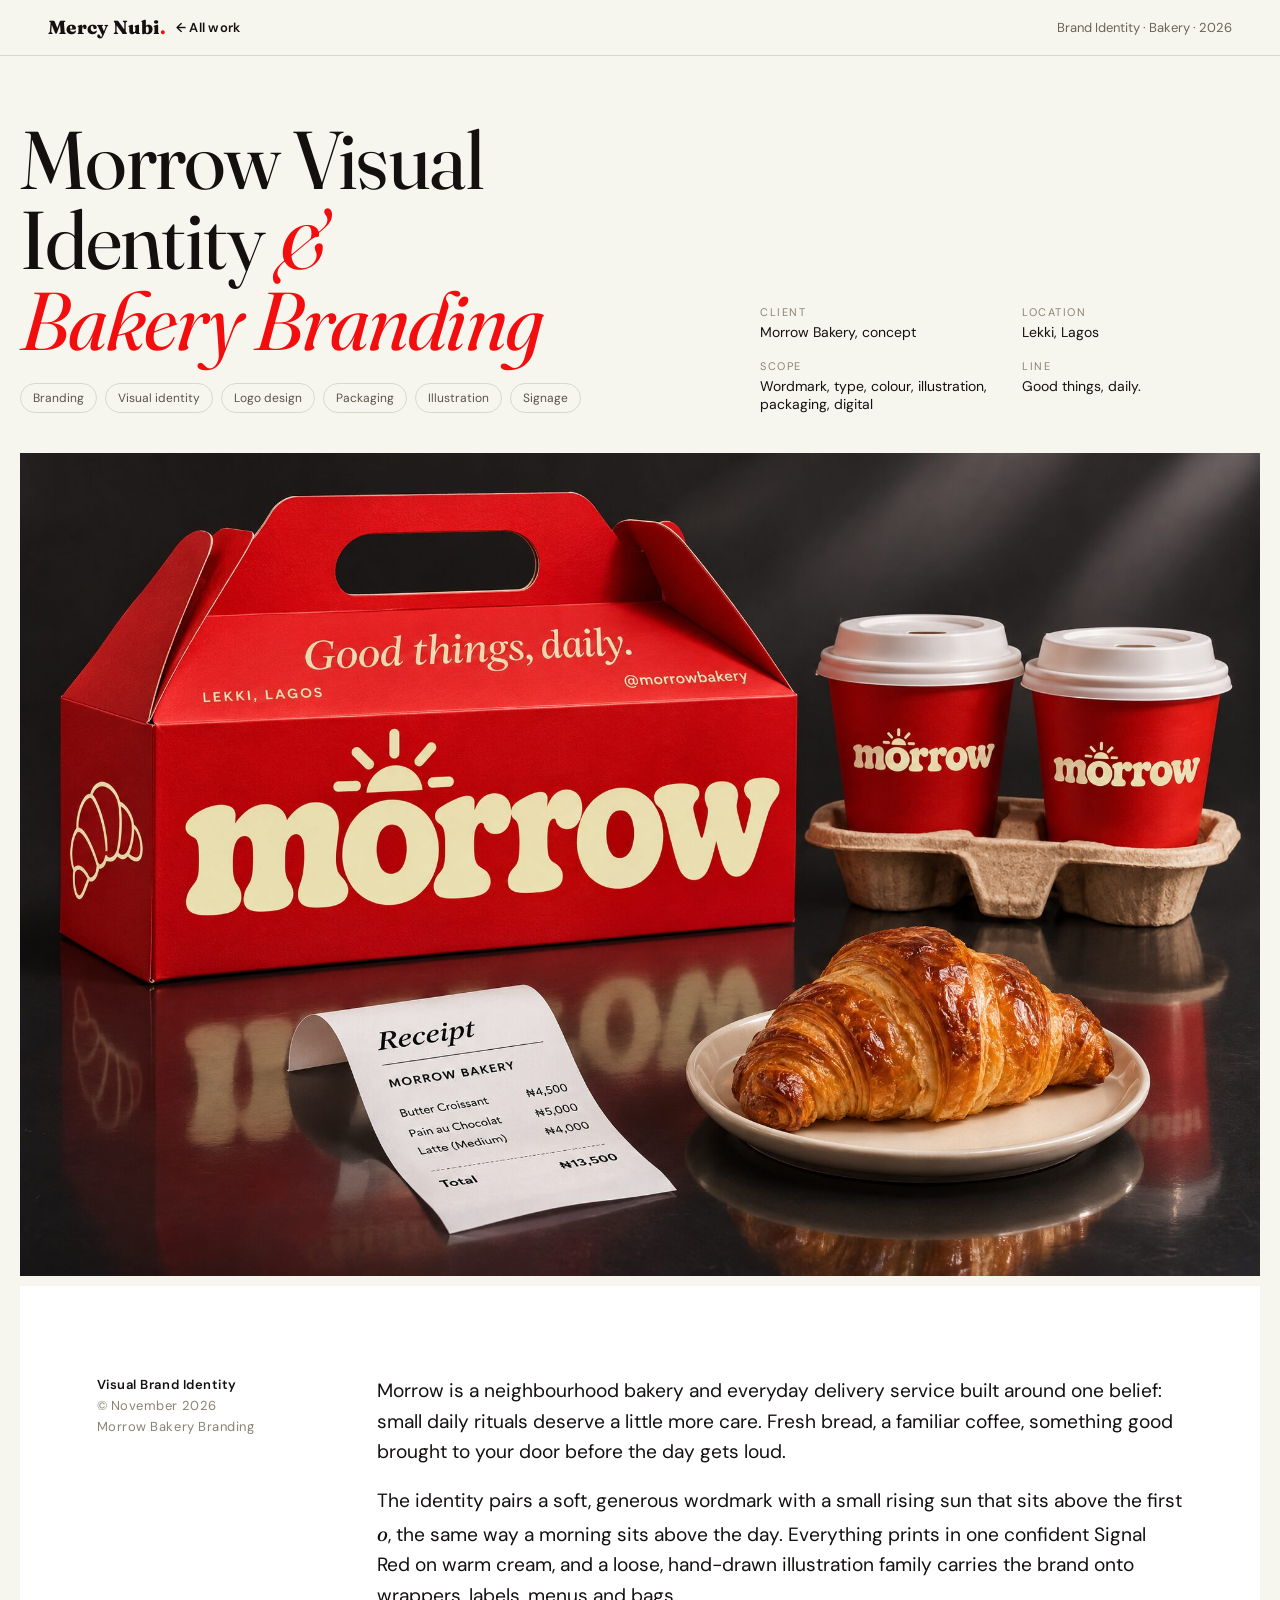
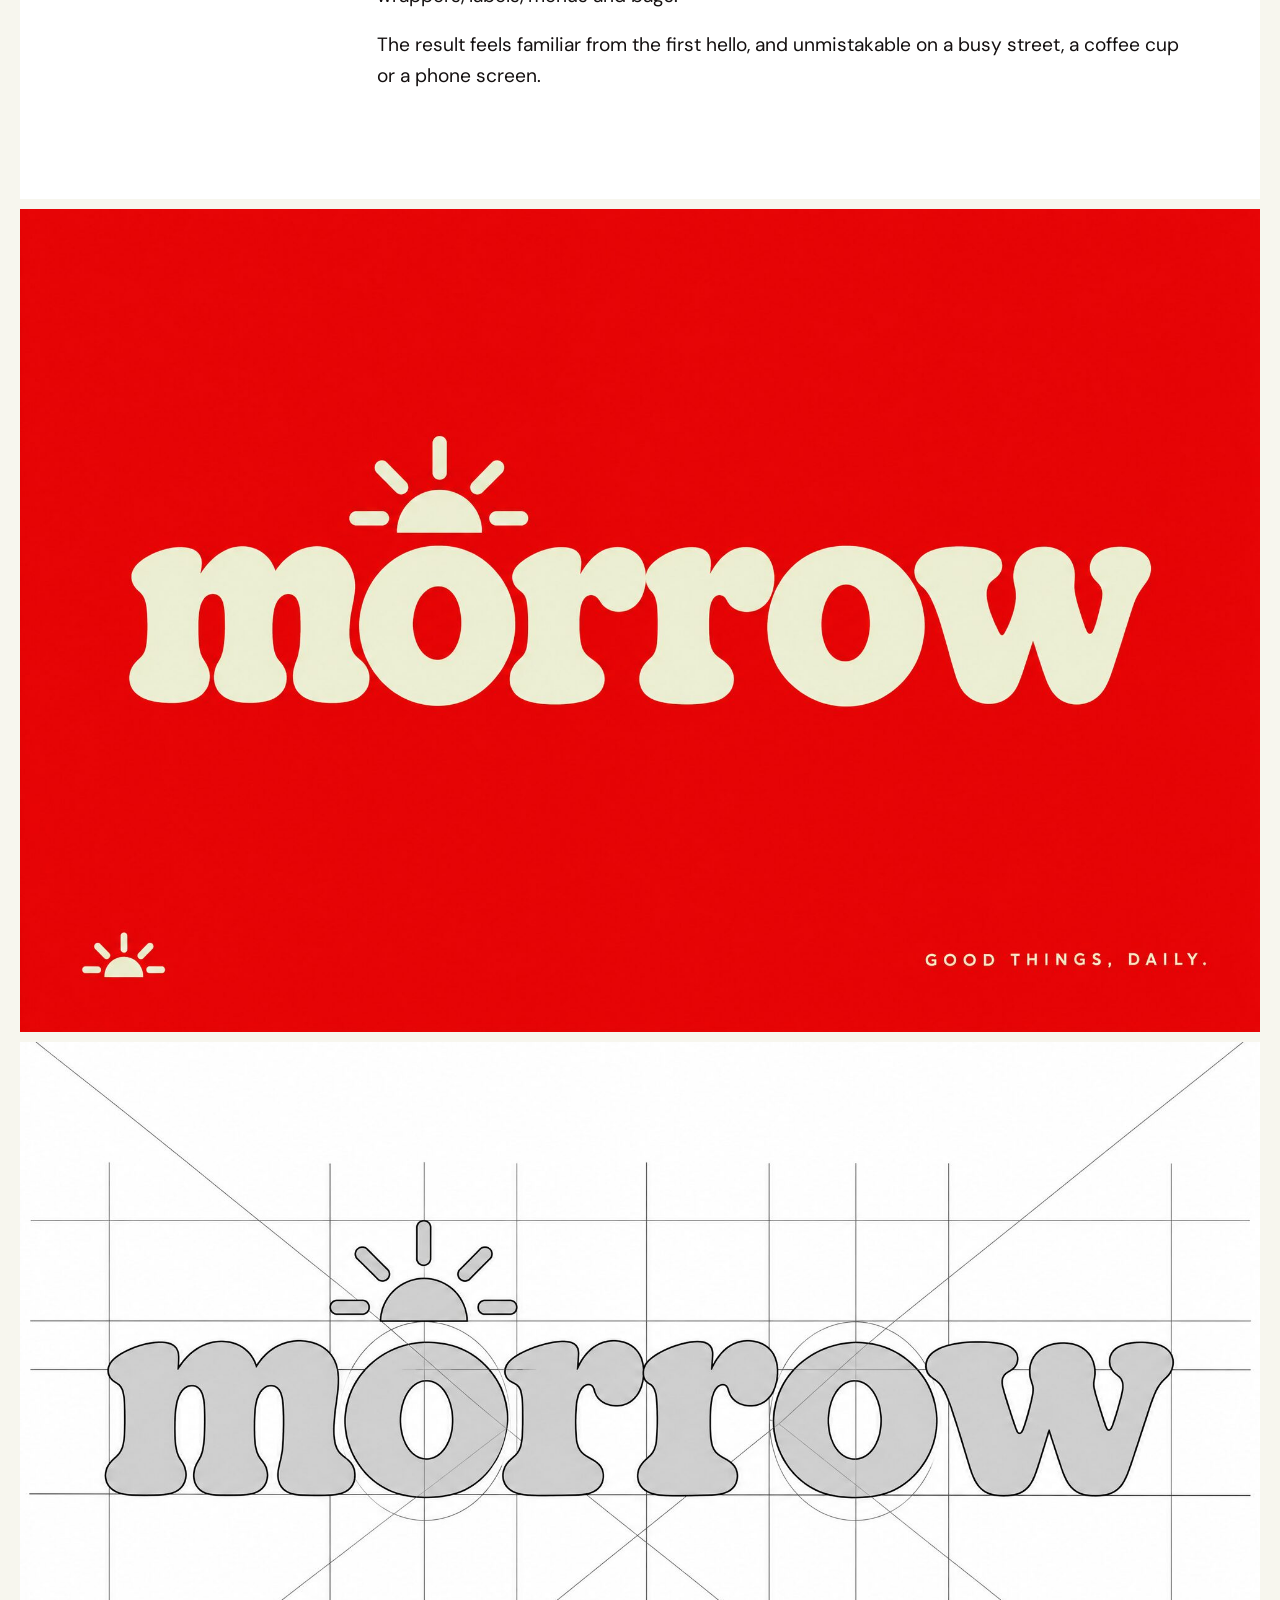
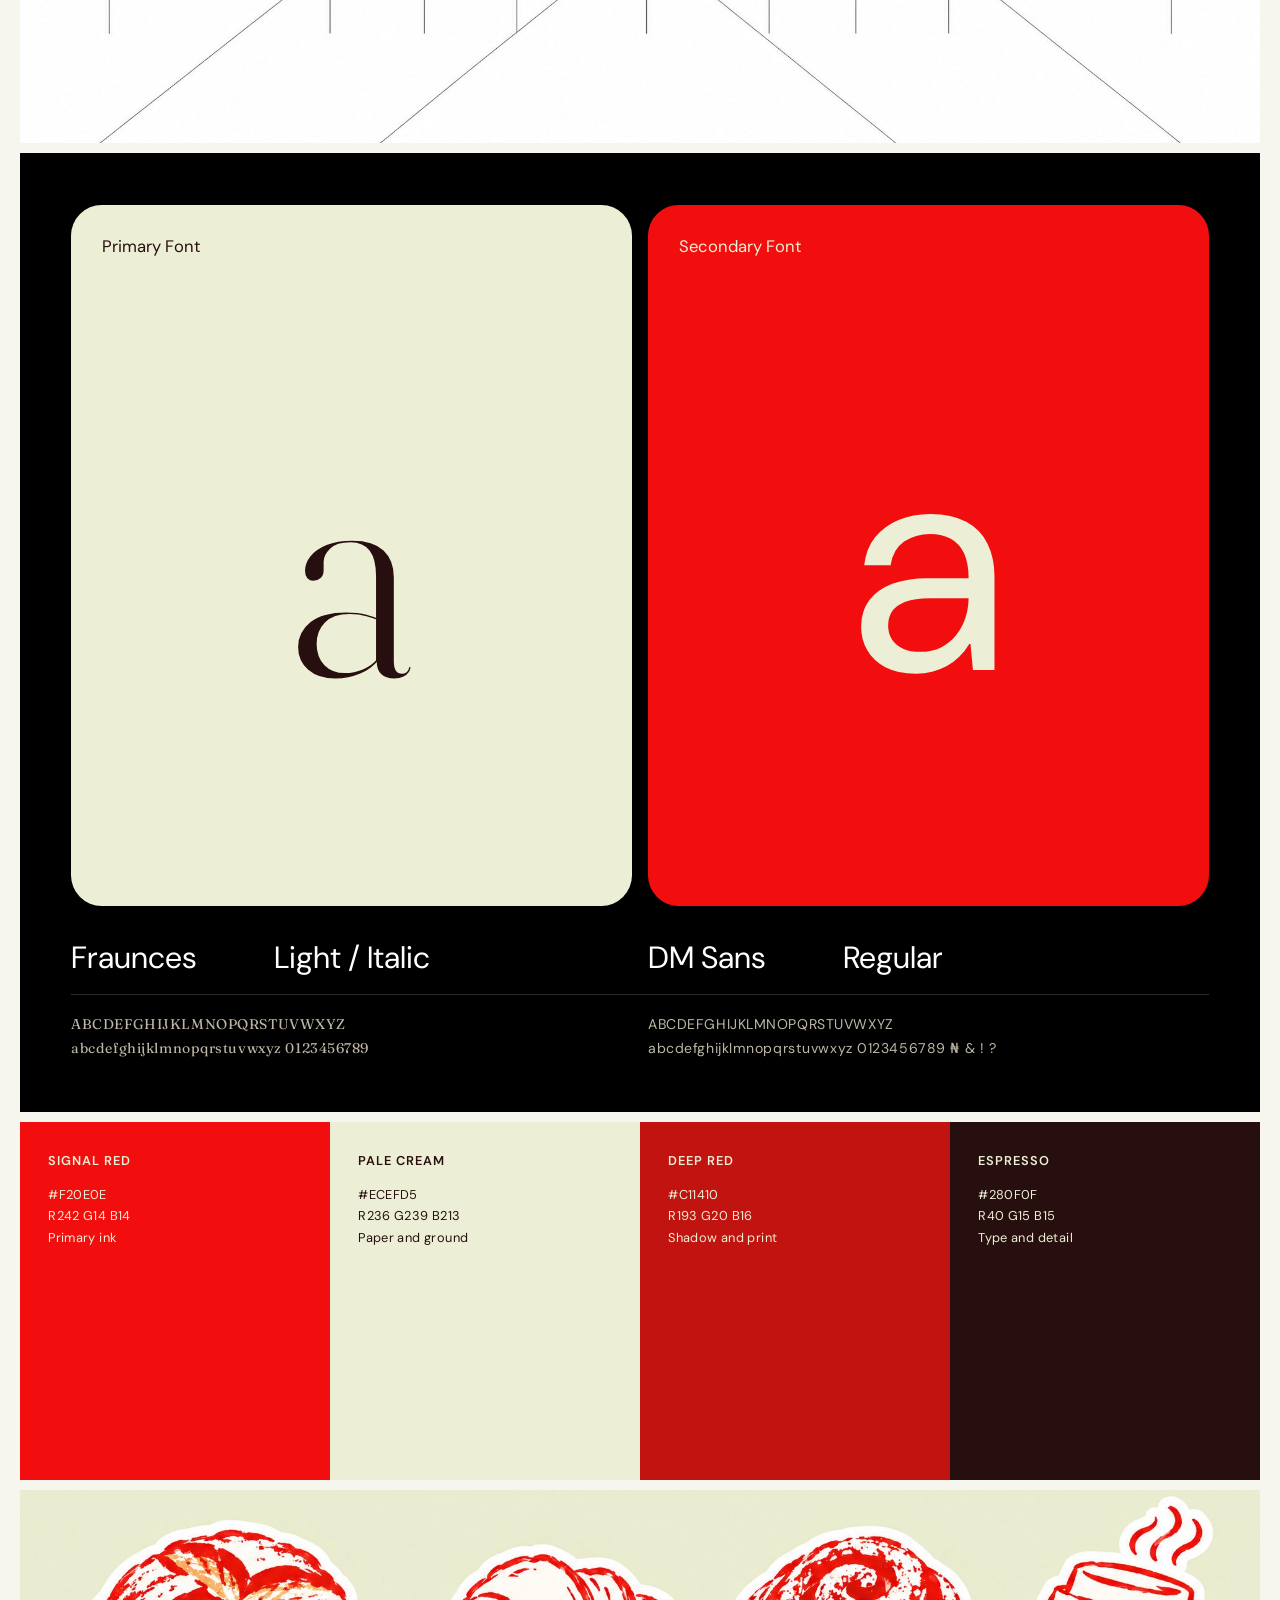
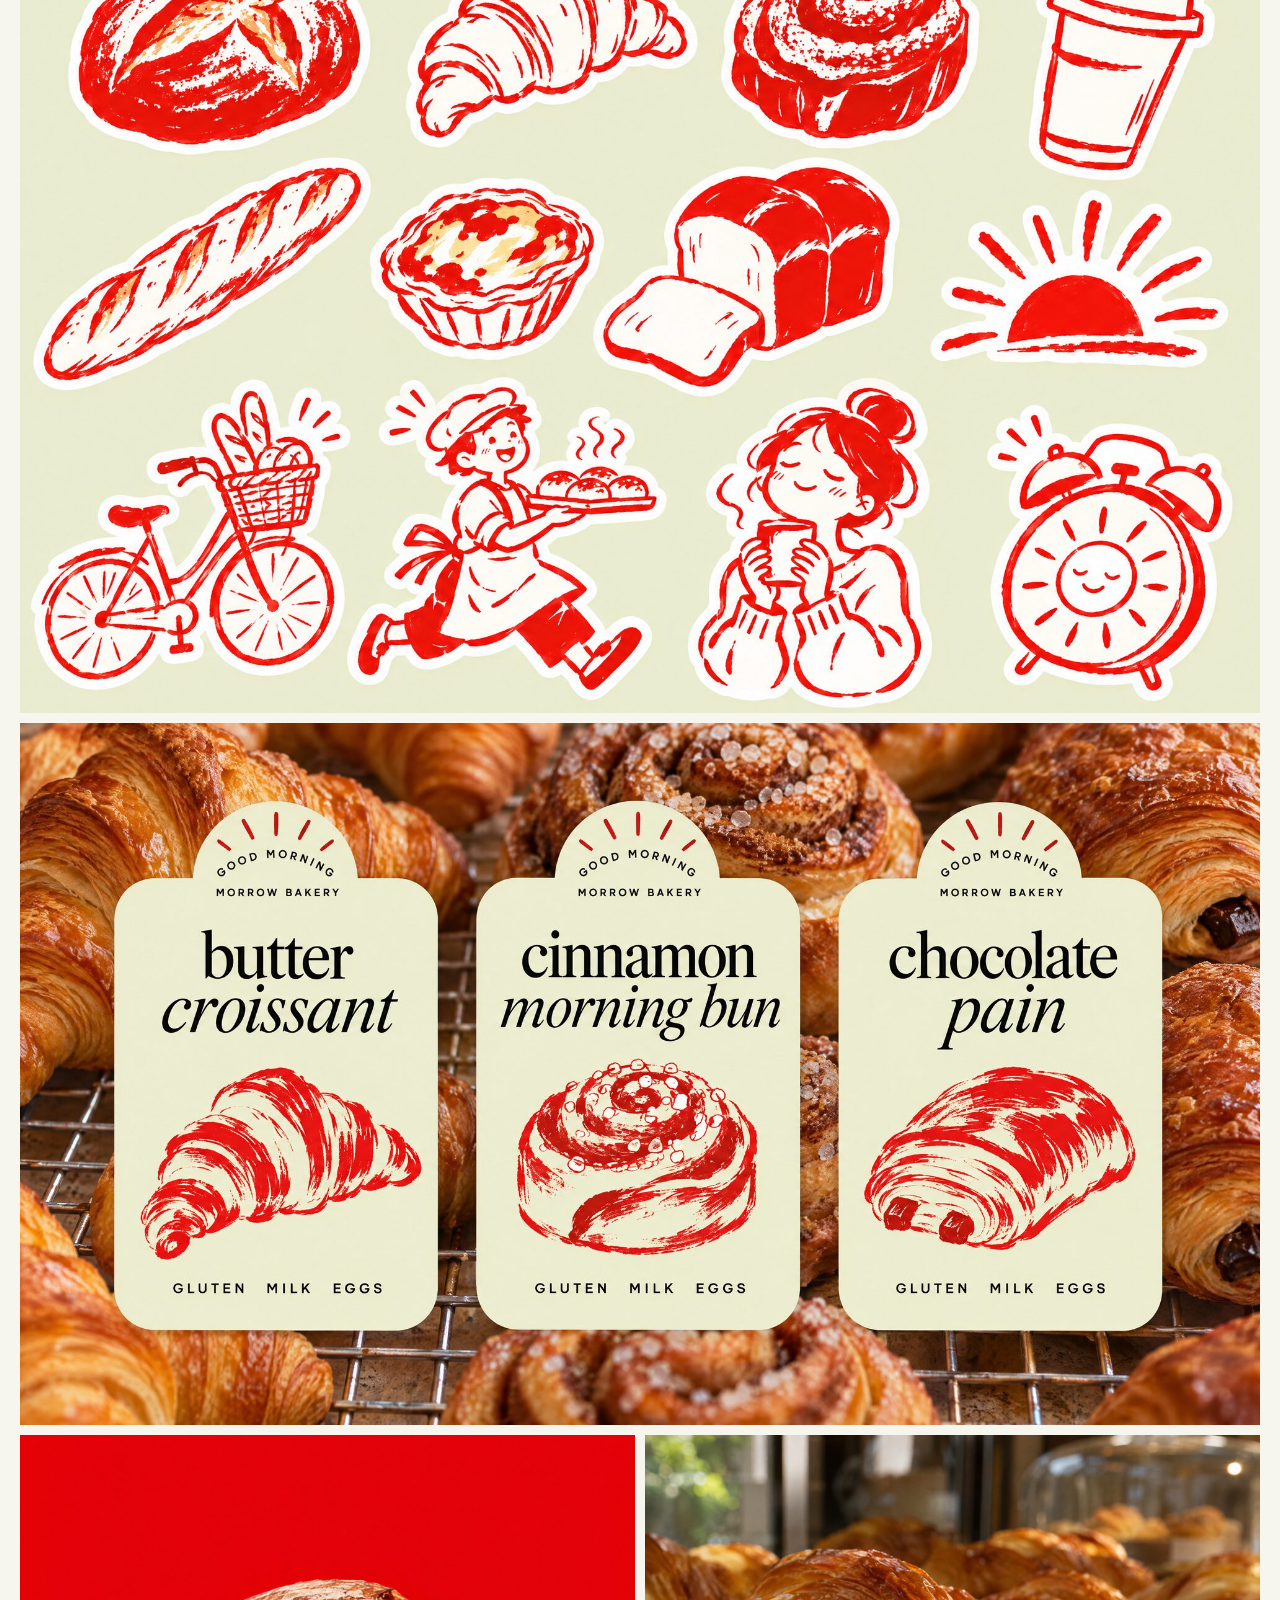
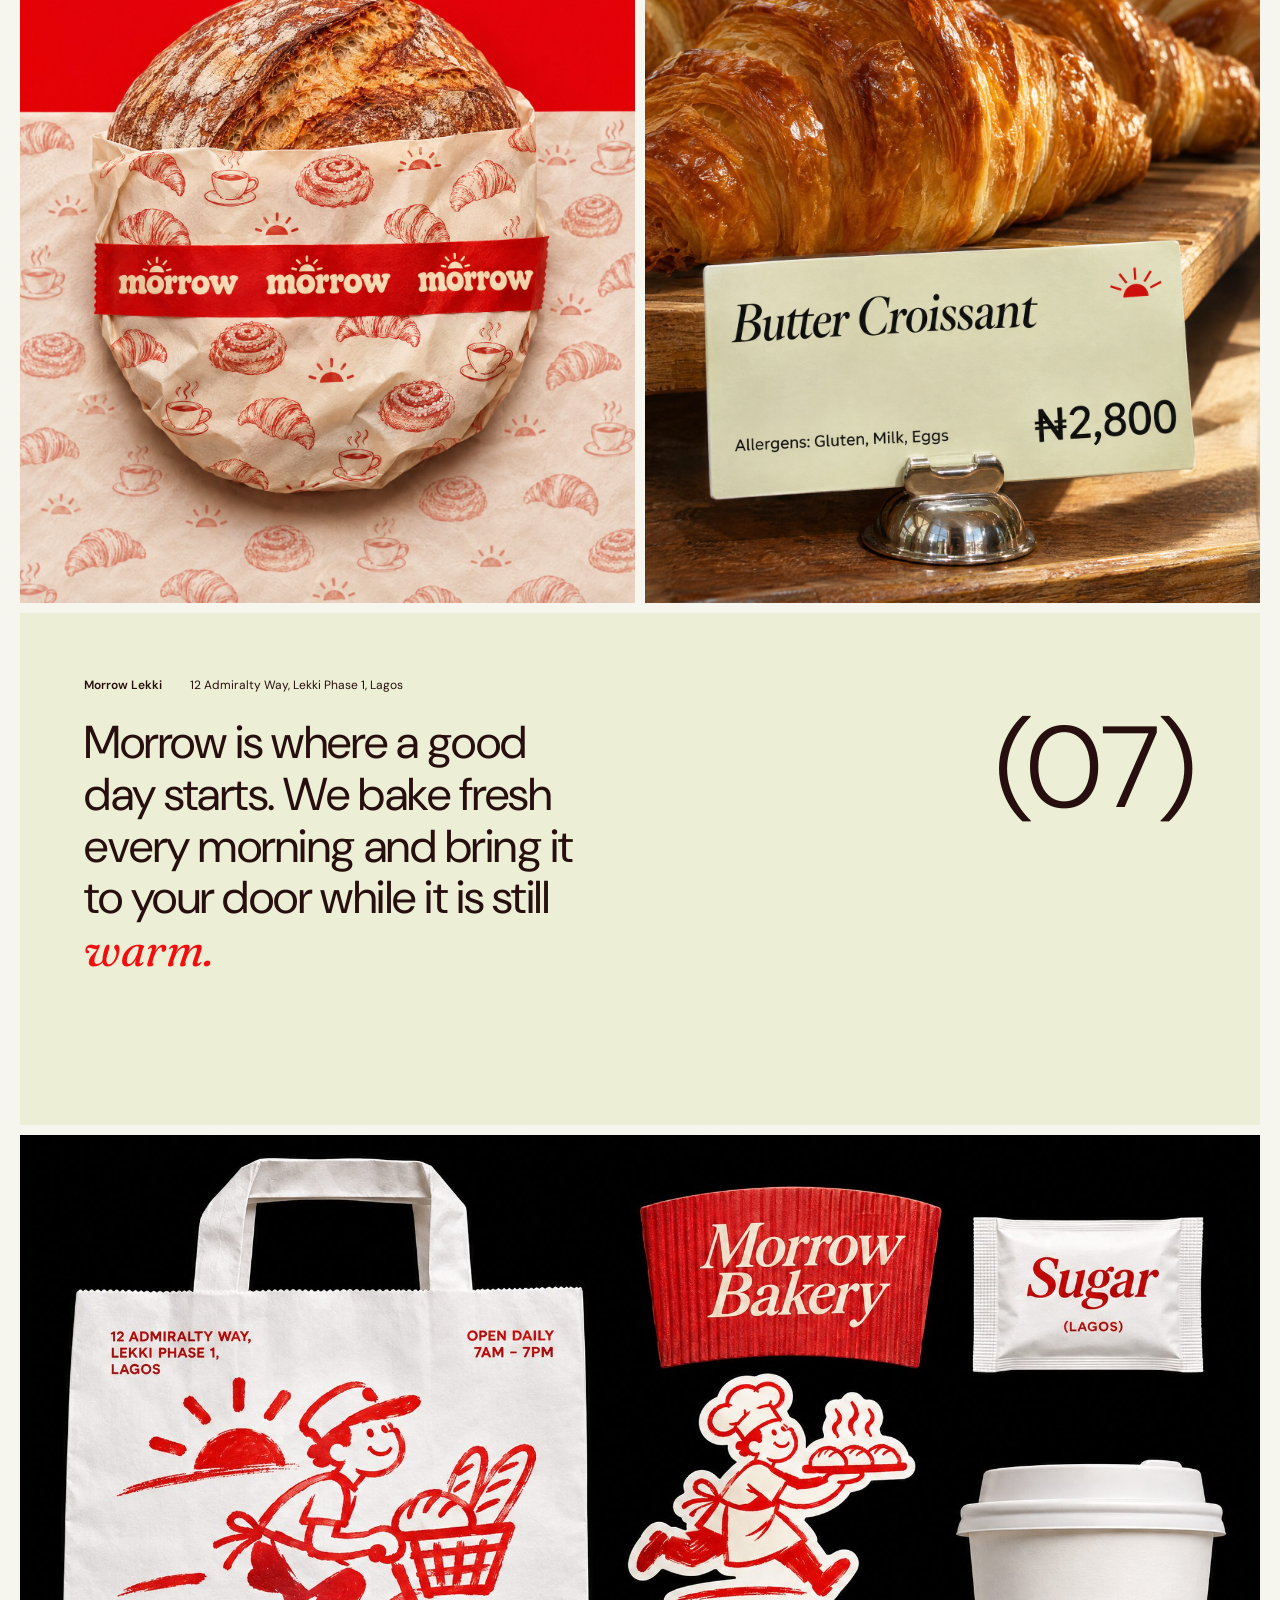
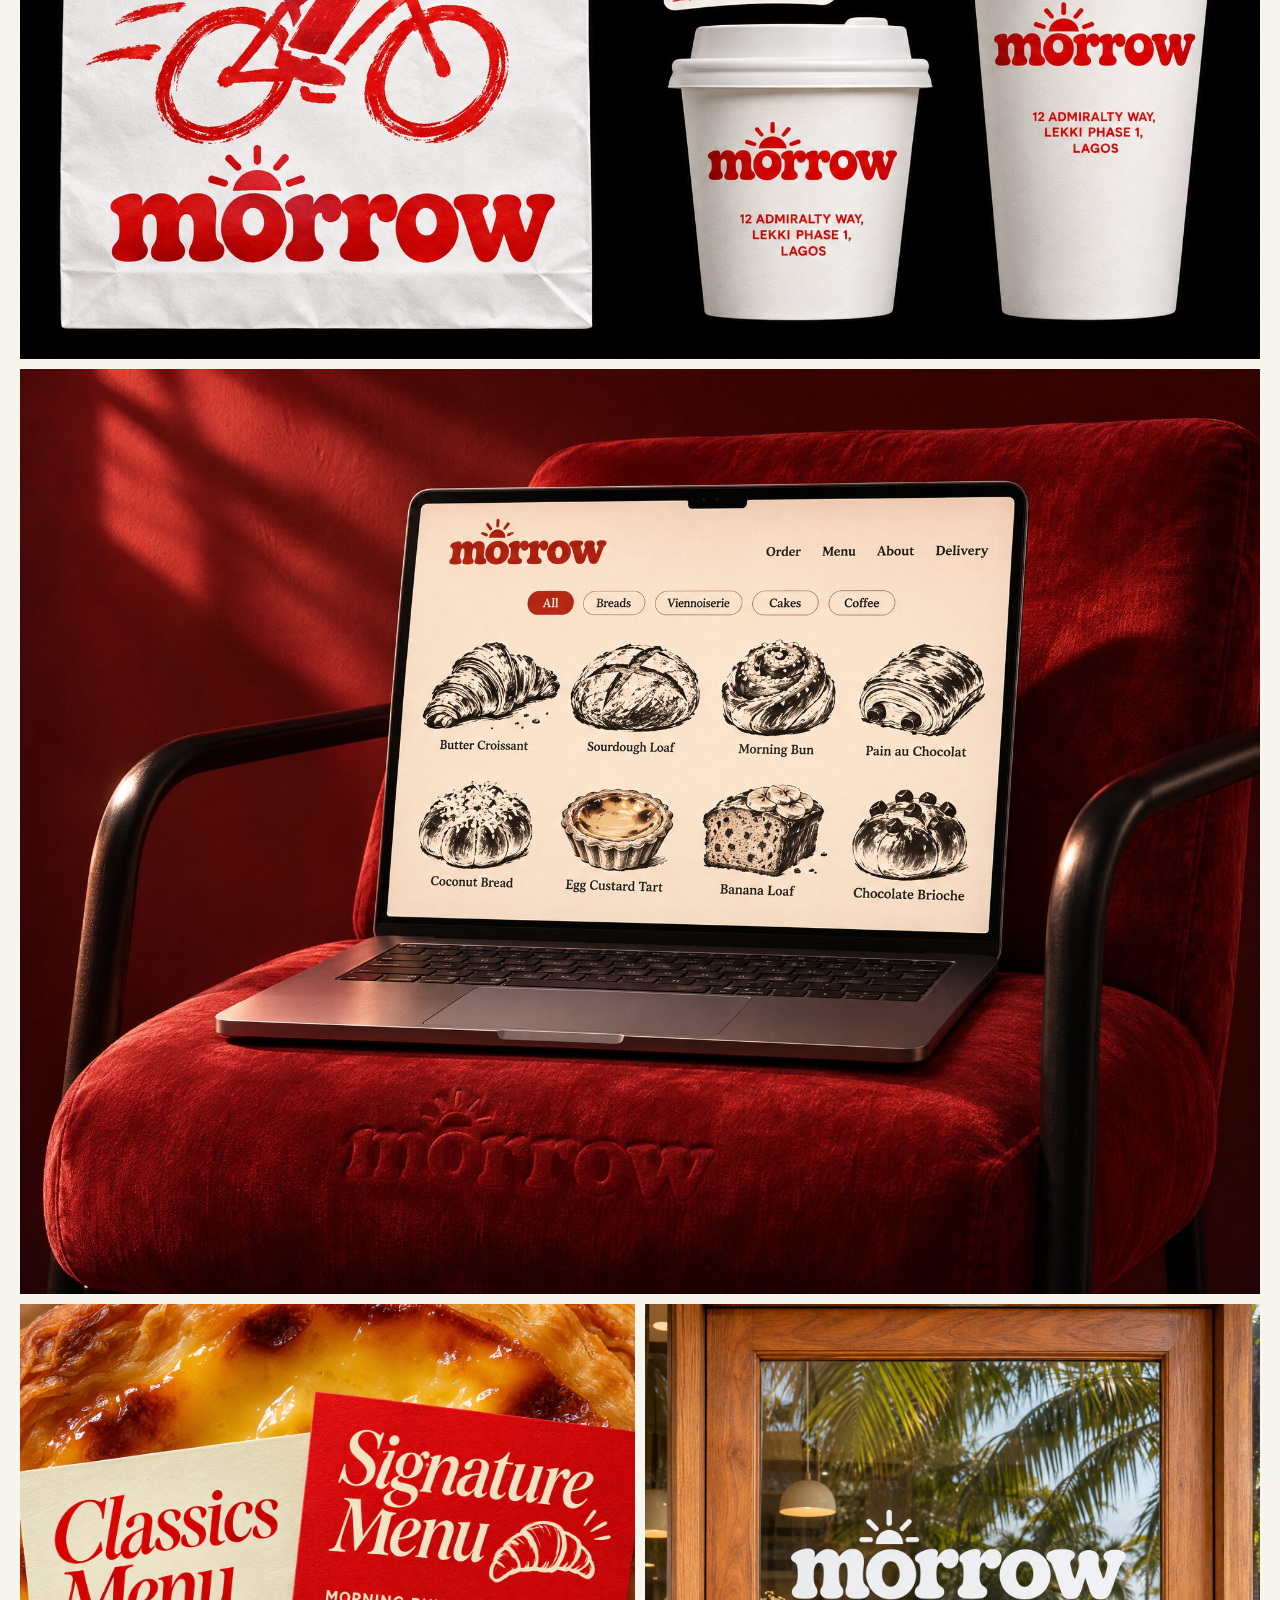
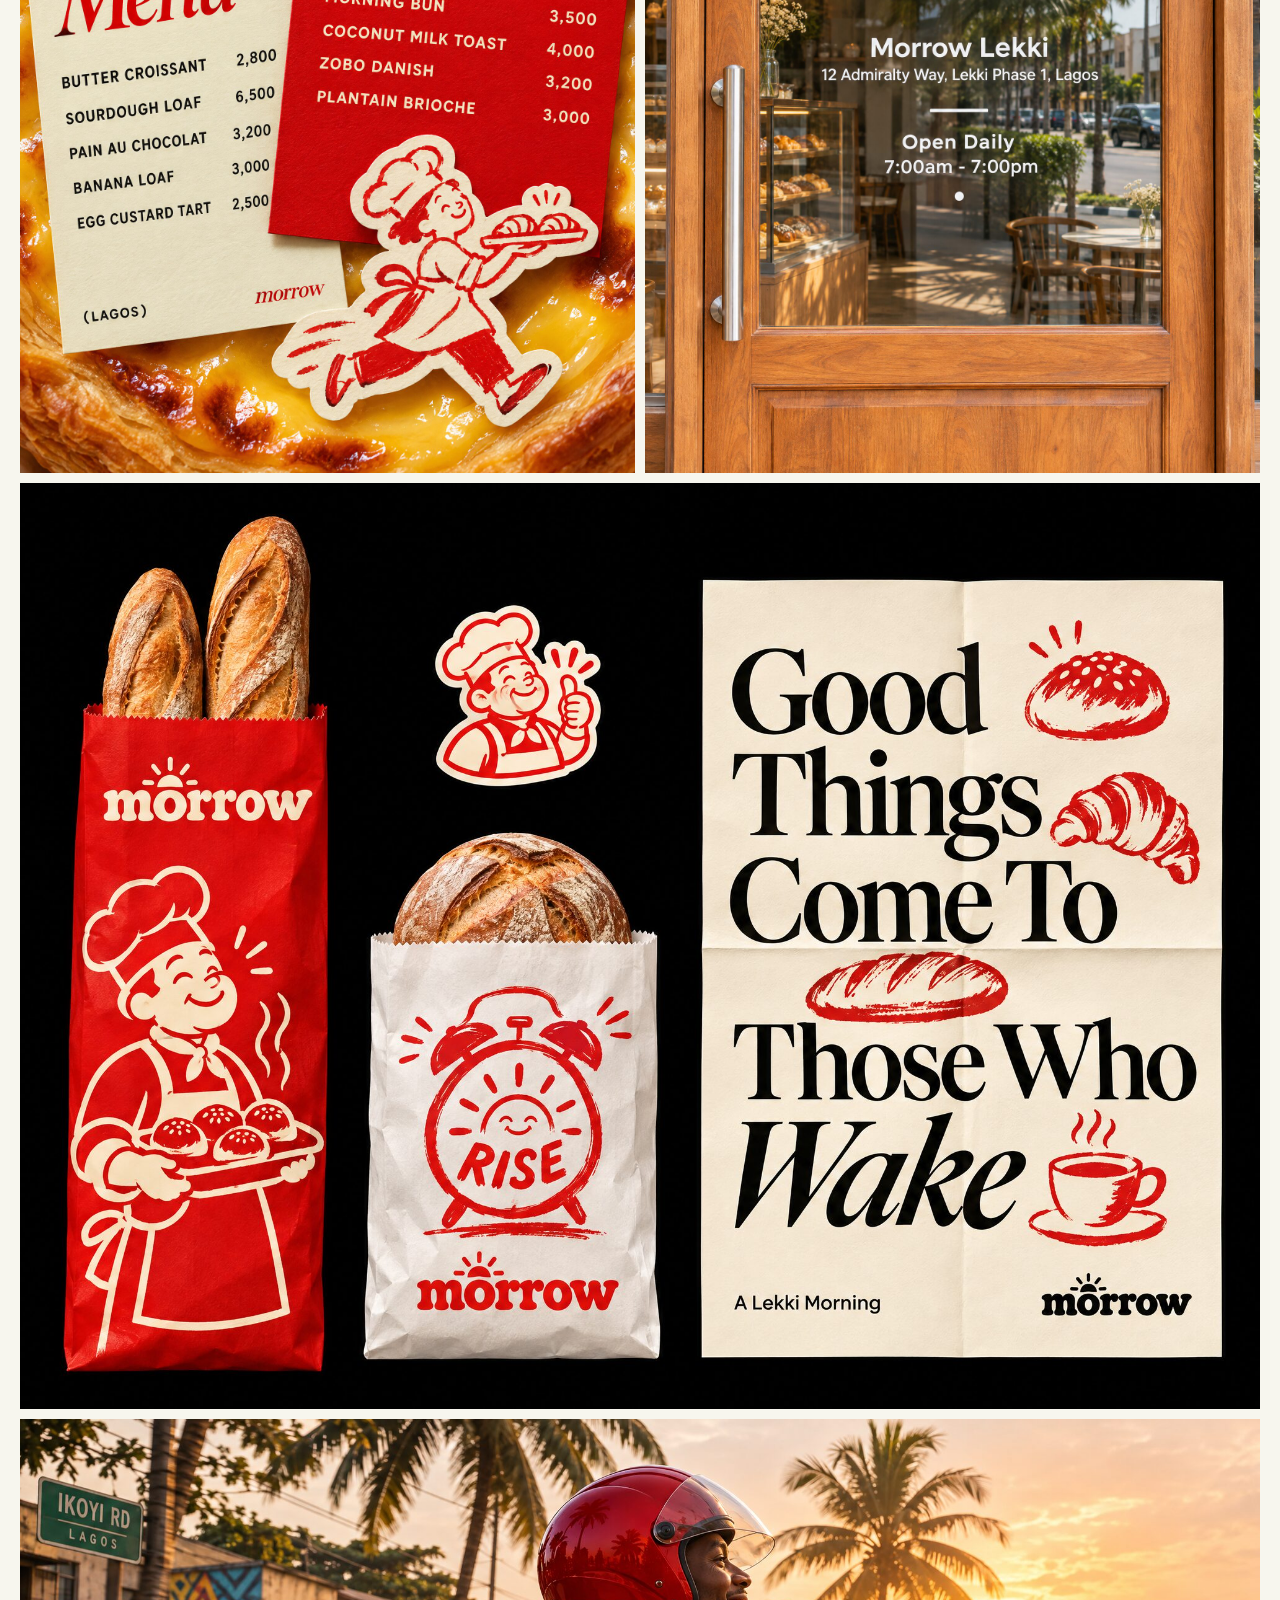
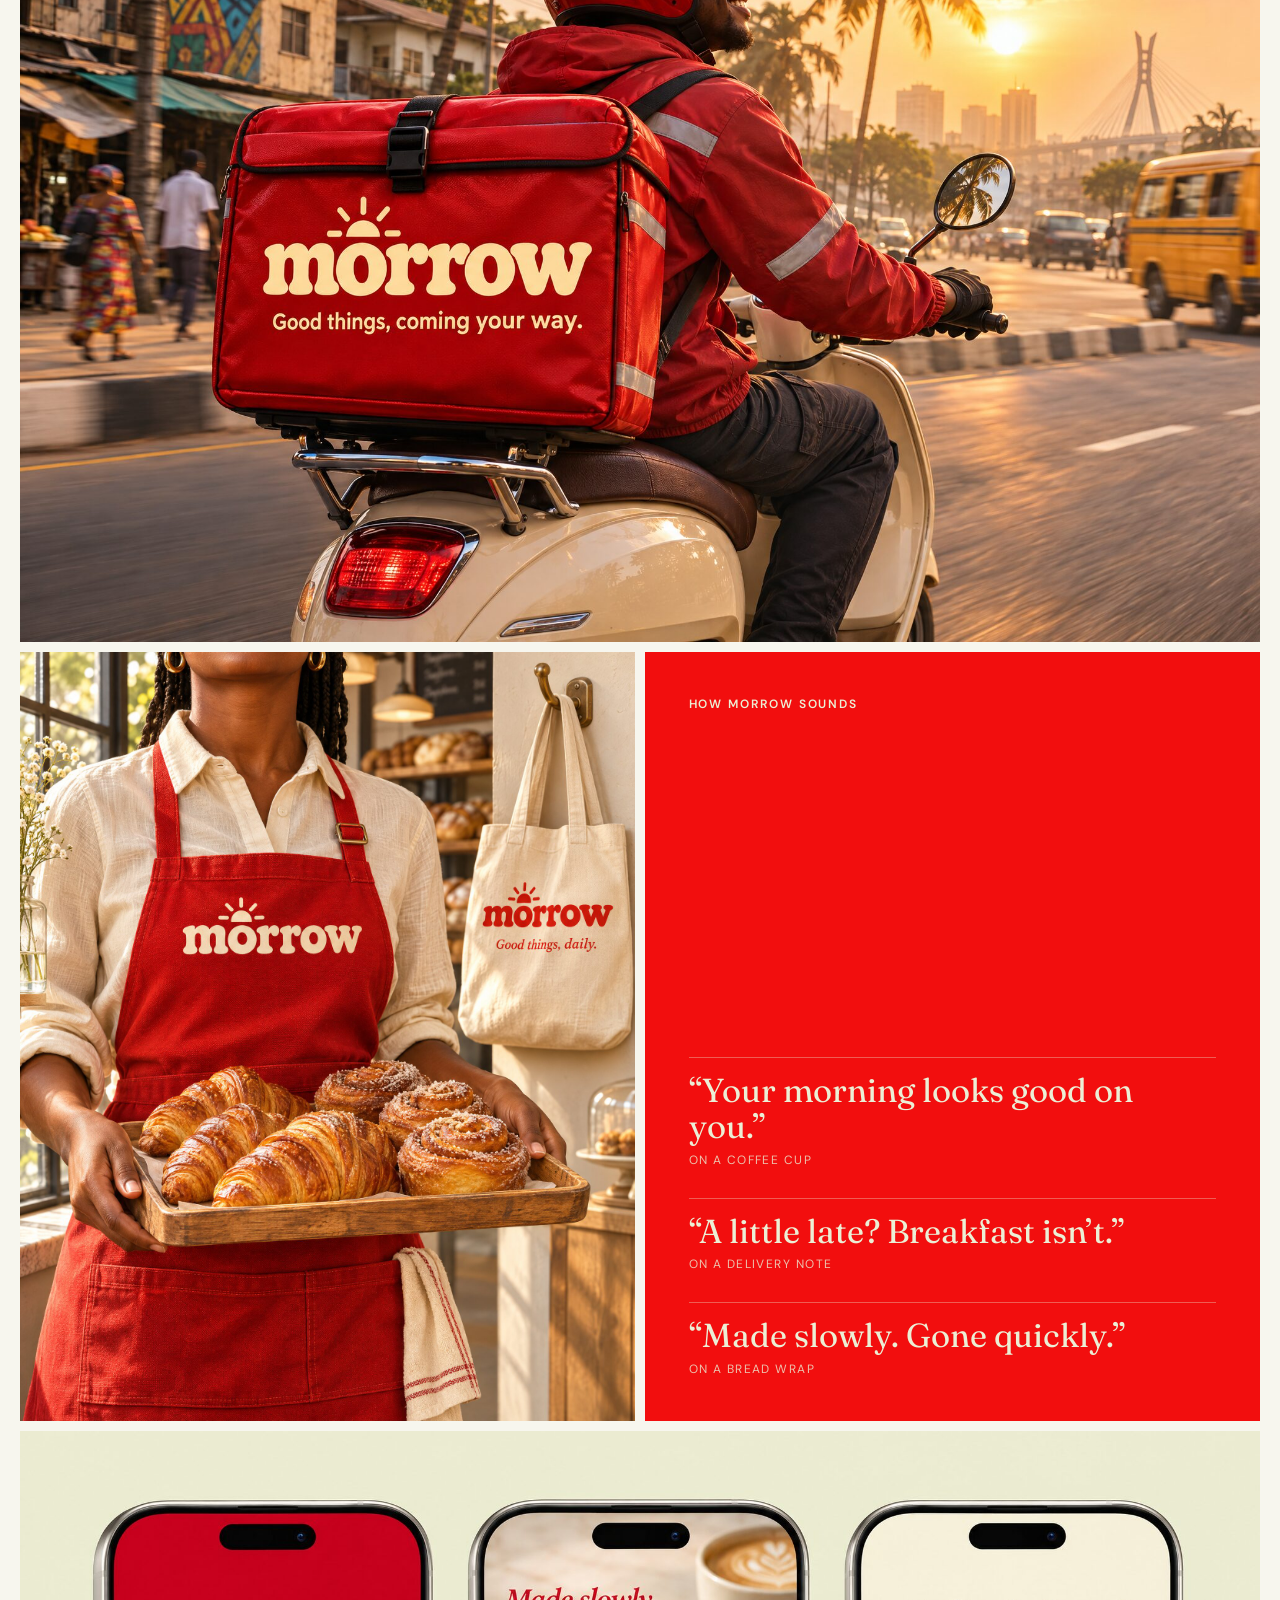
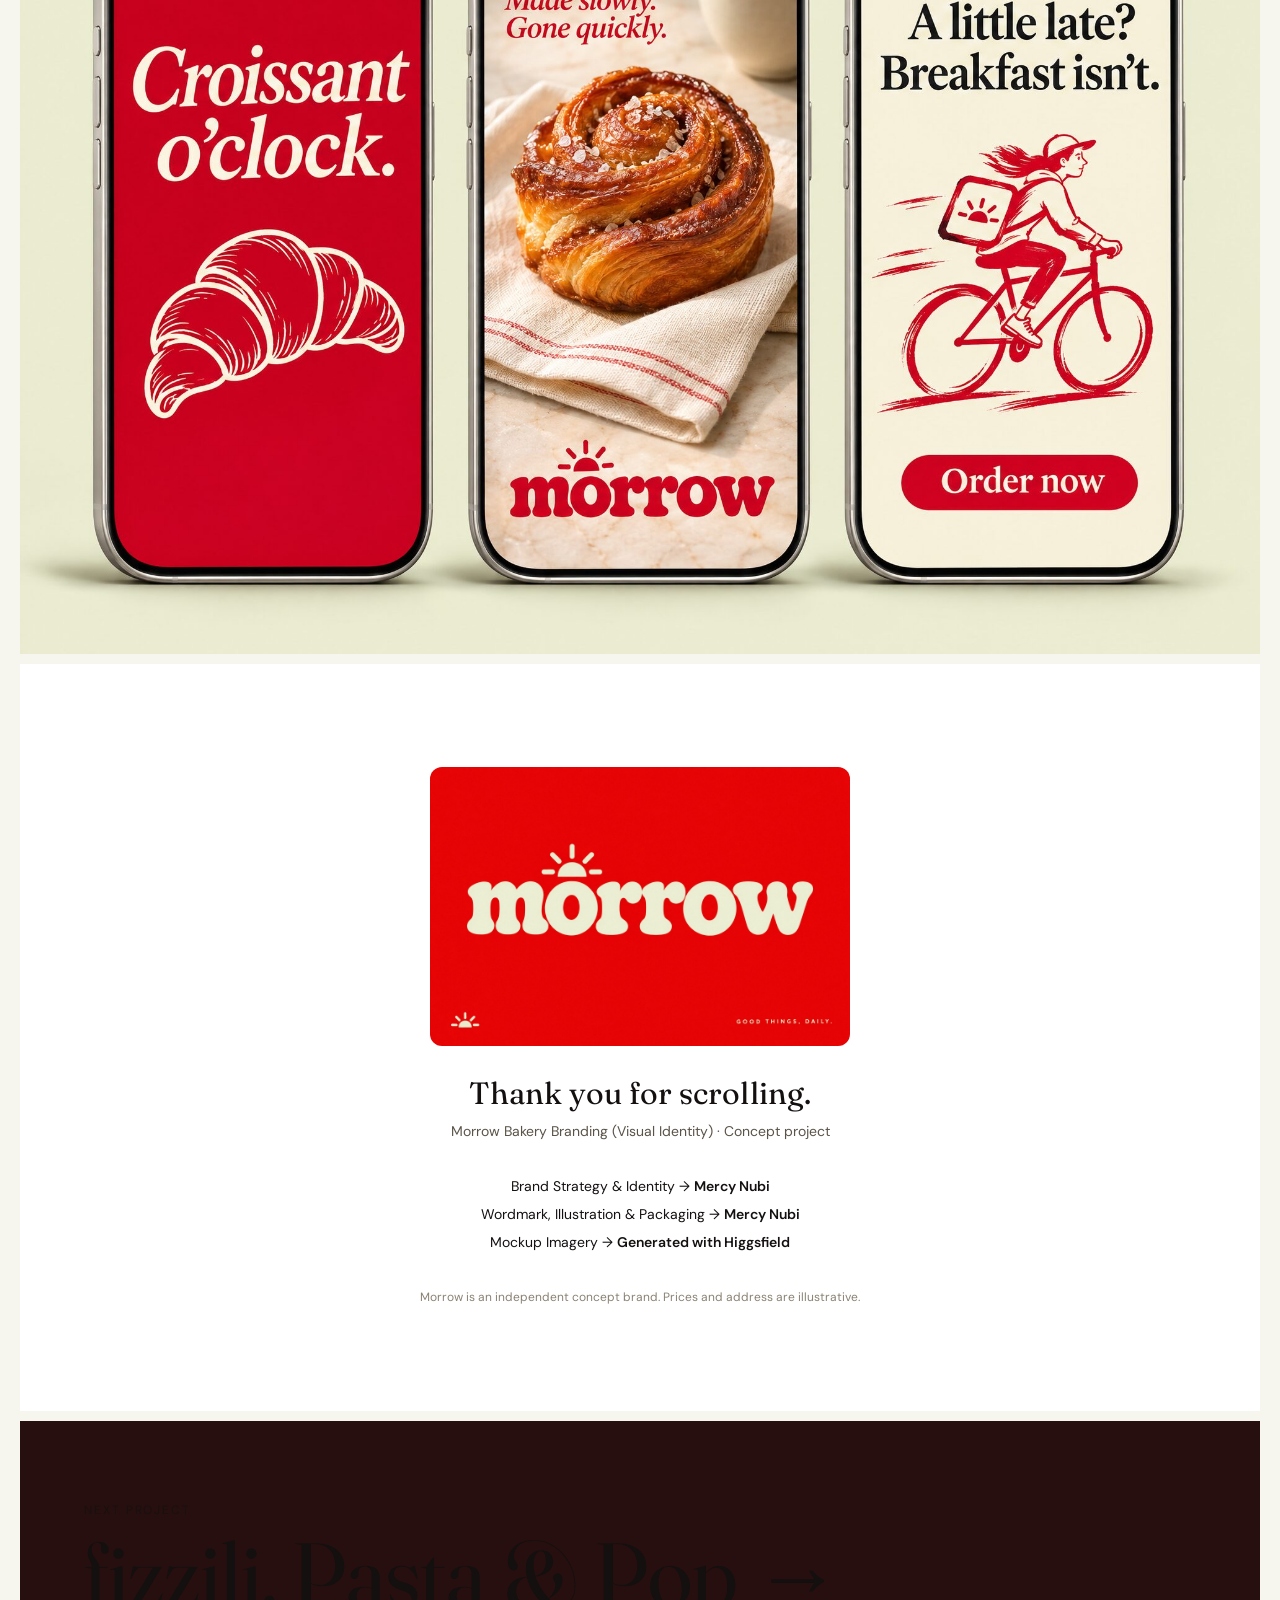
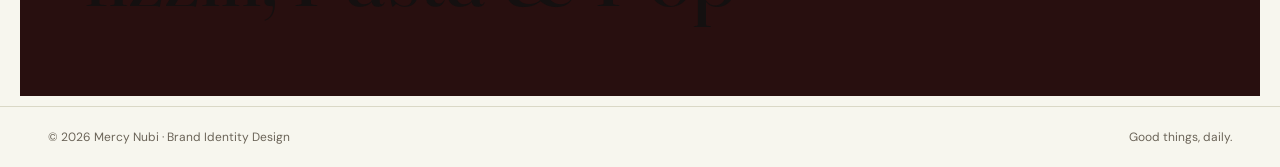
==== morrow/index.html @ 1d36e6a7 "Add Brand identity section with Morrow and fizzili case studies Co-Authored-By: Claude Opus 5.5 <nor" ====
<!DOCTYPE html>
<html lang="en">
<head>
<meta charset="utf-8">
<meta name="viewport" content="width=device-width, initial-scale=1">
<title>Morrow Brand Identity · Mercy Nubi</title>
<meta name="description" content="Morrow, a bakery and everyday delivery brand. Brand identity by Mercy Nubi.">
<meta property="og:image" content="assets/00-hero.jpg">
<link rel="icon" href="assets/favicon.png">
<link rel="preconnect" href="https://fonts.googleapis.com">
<link rel="preconnect" href="https://fonts.gstatic.com" crossorigin>
<link href="https://fonts.googleapis.com/css2?family=DM+Sans:wght@400;500;600&family=Fraunces:ital,opsz,wght@0,9..144,300;0,9..144,400;0,9..144,800;1,9..144,400&display=swap" rel="stylesheet">
<link rel="stylesheet" href="morrow.css">
</head>
<body>
<div class="mw">
  <header class="mw-top">
    <a class="who back" href="/"><span class="k">Mercy Nubi<b>.</b></span><span>← All work</span></a>
    <span class="meta">Brand Identity · Bakery · 2026</span>
  </header>
  <main>
    <section class="mw-col mw-head">
      <div>
        <h1>Morrow Visual Identity <em>&amp; Bakery Branding</em></h1>
        <div class="mw-tags"><span>Branding</span><span>Visual identity</span><span>Logo design</span><span>Packaging</span><span>Illustration</span><span>Signage</span></div>
      </div>
      <dl>
        <div><dt>Client</dt><dd>Morrow Bakery, concept</dd></div>
        <div><dt>Location</dt><dd>Lekki, Lagos</dd></div>
        <div><dt>Scope</dt><dd>Wordmark, type, colour, illustration, packaging, digital</dd></div>
        <div><dt>Line</dt><dd>Good things, daily.</dd></div>
      </dl>
    </section>
    <div class="mw-col mw-stack">
      <img src="assets/00-hero.jpg" alt="Morrow red gable pastry box, two red coffee cups, a receipt and a croissant on a dark table">
      <section class="mw-intro" aria-label="About the project">
        <h2>Visual Brand Identity<span>© November 2026</span><span>Morrow Bakery Branding</span></h2>
        <div>
          <p>Morrow is a neighbourhood bakery and everyday delivery service built around one belief: small daily rituals deserve a little more care. Fresh bread, a familiar coffee, something good brought to your door before the day gets loud.</p>
          <p>The identity pairs a soft, generous wordmark with a small rising sun that sits above the first <em>o</em>, the same way a morning sits above the day. Everything prints in one confident Signal Red on warm cream, and a loose, hand-drawn illustration family carries the brand onto wrappers, labels, menus and bags.</p>
          <p>The result feels familiar from the first hello, and unmistakable on a busy street, a coffee cup or a phone screen.</p>
        </div>
      </section>
      <img src="assets/02-logo.jpg" alt="Morrow wordmark in cream on Signal Red with the rising sun symbol" loading="lazy">
      <img src="assets/01-grid.jpg" alt="Morrow wordmark construction grid" loading="lazy">
      <section class="mw-type" aria-label="Typography">
        <div class="card c1"><span class="lbl">Primary Font</span><span class="glyph" aria-hidden="true">a</span><span></span></div>
        <div class="card c2"><span class="lbl">Secondary Font</span><span class="glyph" aria-hidden="true">a</span><span></span></div>
        <div class="names"><div><span>Fraunces</span><span>Light / Italic</span></div><div><span>DM Sans</span><span>Regular</span></div></div>
        <div class="alpha"><p class="ser">ABCDEFGHIJKLMNOPQRSTUVWXYZ<br>abcdefghijklmnopqrstuvwxyz 0123456789</p><p>ABCDEFGHIJKLMNOPQRSTUVWXYZ<br>abcdefghijklmnopqrstuvwxyz 0123456789 ₦ &amp; ! ?</p></div>
      </section>
      <section class="mw-pal" aria-label="Colour palette">
        <div style="background:#F20E0E;color:#ECEFD5"><b>Signal Red</b><code>#F20E0E</code><br><code>R242 G14 B14</code><br>Primary ink</div>
        <div style="background:#ECEFD5;color:#280F0F"><b>Pale Cream</b><code>#ECEFD5</code><br><code>R236 G239 B213</code><br>Paper and ground</div>
        <div style="background:#C11410;color:#ECEFD5"><b>Deep Red</b><code>#C11410</code><br><code>R193 G20 B16</code><br>Shadow and print</div>
        <div style="background:#280F0F;color:#ECEFD5"><b>Espresso</b><code>#280F0F</code><br><code>R40 G15 B15</code><br>Type and detail</div>
      </section>
      <img src="assets/04-illus.jpg" alt="Hand-drawn red illustration family" loading="lazy">
      <img src="assets/05-labels.jpg" alt="Morrow pastry labels on a cooling rack" loading="lazy">
      <div class="mw-pair">
        <img src="assets/06-wrap.jpg" alt="Sourdough loaf in illustrated Morrow wrapping paper" loading="lazy">
        <img src="assets/07-price.jpg" alt="Morrow price card for a butter croissant" loading="lazy">
      </div>
      <section class="mw-note" aria-label="Brand statement">
        <div class="addr"><b>Morrow Lekki</b><span>12 Admiralty Way, Lekki Phase 1, Lagos</span></div>
        <p>Morrow is where a good day starts. We bake fresh every morning and bring it to your door while it is still <em>warm.</em></p>
        <span class="num">(07)</span>
      </section>
      <img src="assets/09-takeaway.jpg" alt="Morrow takeaway bag, cup sleeve, sugar sachet, sticker and cups" loading="lazy">
      <img src="assets/10-web.jpg" alt="Morrow website on a laptop on a red velvet chair" loading="lazy">
      <div class="mw-pair">
        <img src="assets/11-menu.jpg" alt="Morrow classics and signature menus" loading="lazy">
        <img src="assets/08-door.jpg" alt="Morrow door decal with opening hours" loading="lazy">
      </div>
      <img src="assets/12-poster.jpg" alt="Morrow bread sleeves and Good Things Come To Those Who Wake poster" loading="lazy">
      <img src="assets/14-delivery.jpg" alt="Morrow delivery rider at sunrise" loading="lazy">
      <div class="mw-pair">
        <img src="assets/13-apron.jpg" alt="Morrow apron and tote with a tray of pastries" loading="lazy">
        <section class="mw-voice" aria-label="Tone of voice">
          <h3>How Morrow sounds</h3>
          <ul>
            <li><q>Your morning looks good on you.</q><small>On a coffee cup</small></li>
            <li><q>A little late? Breakfast isn’t.</q><small>On a delivery note</small></li>
            <li><q>Made slowly. Gone quickly.</q><small>On a bread wrap</small></li>
          </ul>
        </section>
      </div>
      <img src="assets/15-social.jpg" alt="Three phones showing Morrow social posts" loading="lazy">
      <section class="mw-end" aria-label="Credits">
        <img class="wm" src="assets/02-logo.jpg" alt="" style="border-radius:12px">
        <h2>Thank you for scrolling.</h2>
        <p>Morrow Bakery Branding (Visual Identity) · Concept project</p>
        <div class="credits">
          <div>Brand Strategy &amp; Identity → <b>Mercy Nubi</b></div>
          <div>Wordmark, Illustration &amp; Packaging → <b>Mercy Nubi</b></div>
          <div>Mockup Imagery → <b>Generated with Higgsfield</b></div>
        </div>
        <p class="note">Morrow is an independent concept brand. Prices and address are illustrative.</p>
      </section>
      <a class="mw-next" href="/fizzili/"><small>Next project</small><b>fizzili, Pasta &amp; Pop →</b></a>
    </div>
  </main>
  <footer class="mw-foot"><span>© 2026 Mercy Nubi · Brand Identity Design</span><span>Good things, daily.</span></footer>
</div>
</body>
</html>
---- morrow/morrow.css ----
:root{--red:#F20E0E;--deep:#C11410;--cream:#ECEFD5;--esp:#280F0F;--ink:#141010;--paper:#F7F6EE;--line:#DAD8C6;--f-d:"Fraunces",Georgia,"Times New Roman",serif;--f-b:"DM Sans","Helvetica Neue",Arial,sans-serif}
html,body{background:var(--paper)}
.mw{background:var(--paper);color:var(--ink);font-family:var(--f-b);-webkit-font-smoothing:antialiased;min-height:100%}
.mw *{box-sizing:border-box}
.mw img{display:block;width:100%;height:auto}
.mw a{color:inherit}
.mw a:focus-visible{outline:2px solid var(--red);outline-offset:3px}
.mw-top{display:flex;justify-content:space-between;align-items:center;gap:16px;padding:18px clamp(16px,4vw,48px);border-bottom:1px solid var(--line);font-size:13px}
.mw-top .who{display:flex;align-items:center;gap:10px;font-weight:600;letter-spacing:.02em}
.mw-top .k{font-family:var(--f-d);font-weight:800;font-size:19px;line-height:1}
.mw-top .k b{color:var(--red)}
.mw-top .meta{color:#6b6458}
.mw-col{width:min(1240px,100% - 32px);margin-inline:auto}
.mw-head{padding:64px 0 40px;display:grid;grid-template-columns:1.4fr 1fr;gap:40px;align-items:end}
.mw-head h1{font-family:var(--f-d);font-weight:400;font-size:clamp(40px,6.4vw,92px);line-height:.98;letter-spacing:-.02em;margin:0;text-wrap:balance}
.mw-head h1 em{font-style:italic;color:var(--red)}
.mw-tags{display:flex;flex-wrap:wrap;gap:8px;margin-top:22px}
.mw-tags span{border:1px solid var(--line);border-radius:999px;padding:6px 12px;font-size:12px;color:#5a5348}
.mw-head dl{display:grid;grid-template-columns:1fr 1fr;gap:18px 24px;margin:0;font-size:14px}
.mw-head dt{font-size:11px;letter-spacing:.14em;text-transform:uppercase;color:#8a8273;margin-bottom:4px}
.mw-head dd{margin:0}
@media (max-width:820px){.mw-head{grid-template-columns:1fr}}
.mw-stack{display:flex;flex-direction:column;gap:10px;padding-bottom:10px}
.mw-pair{display:grid;grid-template-columns:1fr 1fr;gap:10px}
@media (max-width:680px){.mw-pair{grid-template-columns:1fr}}
.mw-intro{background:#fff;padding:clamp(40px,7vw,96px) clamp(20px,6vw,88px);display:grid;grid-template-columns:240px 1fr;gap:40px}
.mw-intro h2{font-family:var(--f-b);font-size:13px;font-weight:600;letter-spacing:.04em;margin:0}
.mw-intro h2 span{display:block;color:#8a8273;font-weight:400;margin-top:4px}
.mw-intro p{font-size:clamp(17px,1.5vw,20px);line-height:1.6;max-width:62ch;margin:0 0 18px}
.mw-intro p em{font-family:var(--f-d);font-style:italic;font-size:1.08em}
@media (max-width:820px){.mw-intro{grid-template-columns:1fr;gap:16px}}
.mw-type{background:#000;color:#fff;padding:clamp(24px,4vw,56px);display:grid;grid-template-columns:1fr 1fr;gap:16px}
.mw-type .card{border-radius:clamp(18px,2.4vw,34px);aspect-ratio:4/5;padding:clamp(18px,2.4vw,32px);display:flex;flex-direction:column;justify-content:space-between;position:relative;overflow:hidden}
.mw-type .c1{background:var(--cream);color:var(--esp)}
.mw-type .c2{background:var(--red);color:var(--cream)}
.mw-type .lbl{font-size:clamp(13px,1.3vw,18px)}
.mw-type .glyph{font-size:clamp(150px,24vw,380px);line-height:.8;text-align:center}
.mw-type .c1 .glyph{font-family:var(--f-d);font-weight:300}
.mw-type .c2 .glyph{font-family:var(--f-b);font-weight:400}
.mw-type .names{grid-column:1/-1;display:grid;grid-template-columns:1fr 1fr;gap:16px;font-size:clamp(18px,2.4vw,34px);padding-top:16px}
.mw-type .names div{display:flex;gap:clamp(20px,6vw,90px)}
.mw-type .alpha{grid-column:1/-1;display:grid;grid-template-columns:1fr 1fr;gap:16px;color:#bdb6a6;font-size:clamp(12px,1.1vw,15px);line-height:1.7;letter-spacing:.04em;border-top:1px solid #2b2b2b;padding-top:18px}
.mw-type .alpha p{margin:0}
.mw-type .alpha .ser{font-family:var(--f-d)}
@media (max-width:680px){.mw-type,.mw-type .names,.mw-type .alpha{grid-template-columns:1fr}}
.mw-pal{display:grid;grid-template-columns:repeat(4,1fr);min-height:clamp(220px,28vw,380px)}
.mw-pal div{padding:clamp(16px,2.2vw,32px);font-size:clamp(11px,1vw,14px);line-height:1.7;letter-spacing:.03em;position:relative}
.mw-pal b{display:block;font-weight:600;letter-spacing:.08em;text-transform:uppercase;margin-bottom:12px}
.mw-pal code{font-family:var(--f-b);font-variant-numeric:tabular-nums}
.mw-pal div+div::before{content:"";position:absolute;left:-7px;top:0;bottom:0;width:14px;background:radial-gradient(circle at 7px 7px,var(--bg-prev) 6px,transparent 6.5px) 0 0/14px 14px repeat-y}
@media (max-width:680px){.mw-pal{grid-template-columns:1fr 1fr}.mw-pal div{min-height:180px}.mw-pal div+div::before{display:none}}
.mw-note{background:var(--cream);padding:clamp(28px,5vw,72px);display:grid;grid-template-columns:1fr auto;gap:24px;min-height:clamp(320px,40vw,560px);align-content:start}
.mw-note .addr{grid-column:1/-1;font-size:12px;display:flex;gap:28px;color:var(--esp)}
.mw-note .addr b{font-weight:600}
.mw-note p{font-size:clamp(26px,3.6vw,52px);line-height:1.12;max-width:16ch;margin:0;color:var(--esp);letter-spacing:-.01em}
.mw-note p em{font-family:var(--f-d);font-style:italic;color:var(--red)}
.mw-note .num{font-size:clamp(56px,9vw,140px);line-height:.9;font-weight:300;color:var(--esp)}
.mw-voice{background:var(--red);color:var(--cream);aspect-ratio:4/5;padding:clamp(22px,3.4vw,48px);display:flex;flex-direction:column;justify-content:space-between}
.mw-voice h3{font-size:12px;letter-spacing:.16em;text-transform:uppercase;font-weight:600;margin:0}
.mw-voice ul{list-style:none;margin:0;padding:0;display:grid;gap:clamp(16px,2.4vw,30px)}
.mw-voice li{border-top:1px solid rgba(236,239,213,.35);padding-top:14px}
.mw-voice q{display:block;font-family:var(--f-d);font-size:clamp(22px,2.6vw,38px);line-height:1.08;quotes:"\201C" "\201D"}
.mw-voice small{display:block;margin-top:8px;font-size:12px;letter-spacing:.12em;text-transform:uppercase;opacity:.8}
.mw-end{background:#fff;text-align:center;padding:clamp(56px,8vw,120px) 20px}
.mw-end .wm{width:min(420px,70%);margin:0 auto 28px}
.mw-end h2{font-family:var(--f-d);font-weight:400;font-size:clamp(22px,2.4vw,32px);margin:0 0 6px}
.mw-end p{margin:0;color:#5a5348;font-size:14px;line-height:1.9}
.mw-end .credits{margin-top:28px;font-size:14px;line-height:2}
.mw-end .credits b{font-weight:600}
.mw-end .note{margin-top:30px;font-size:12px;color:#8a8273}
.mw-foot{display:flex;justify-content:space-between;flex-wrap:wrap;gap:12px;padding:22px clamp(16px,4vw,48px);font-size:12px;color:#6b6458;border-top:1px solid var(--line)}
body{margin:0}
.mw-top .back{text-decoration:none;font-weight:600}
.mw-top .back:hover{color:var(--red)}
.mw-next{display:block;text-decoration:none;background:var(--esp);color:var(--cream);padding:clamp(40px,6vw,80px) clamp(20px,5vw,64px);border-radius:0}
.mw-next small{font-size:12px;letter-spacing:.16em;text-transform:uppercase;opacity:.7}
.mw-next b{display:block;font-family:var(--f-d);font-weight:400;font-size:clamp(40px,7vw,96px);line-height:1;margin-top:10px}
.mw-next:hover b{color:#FFC72C}
.mw-pal div+div::before{display:none}
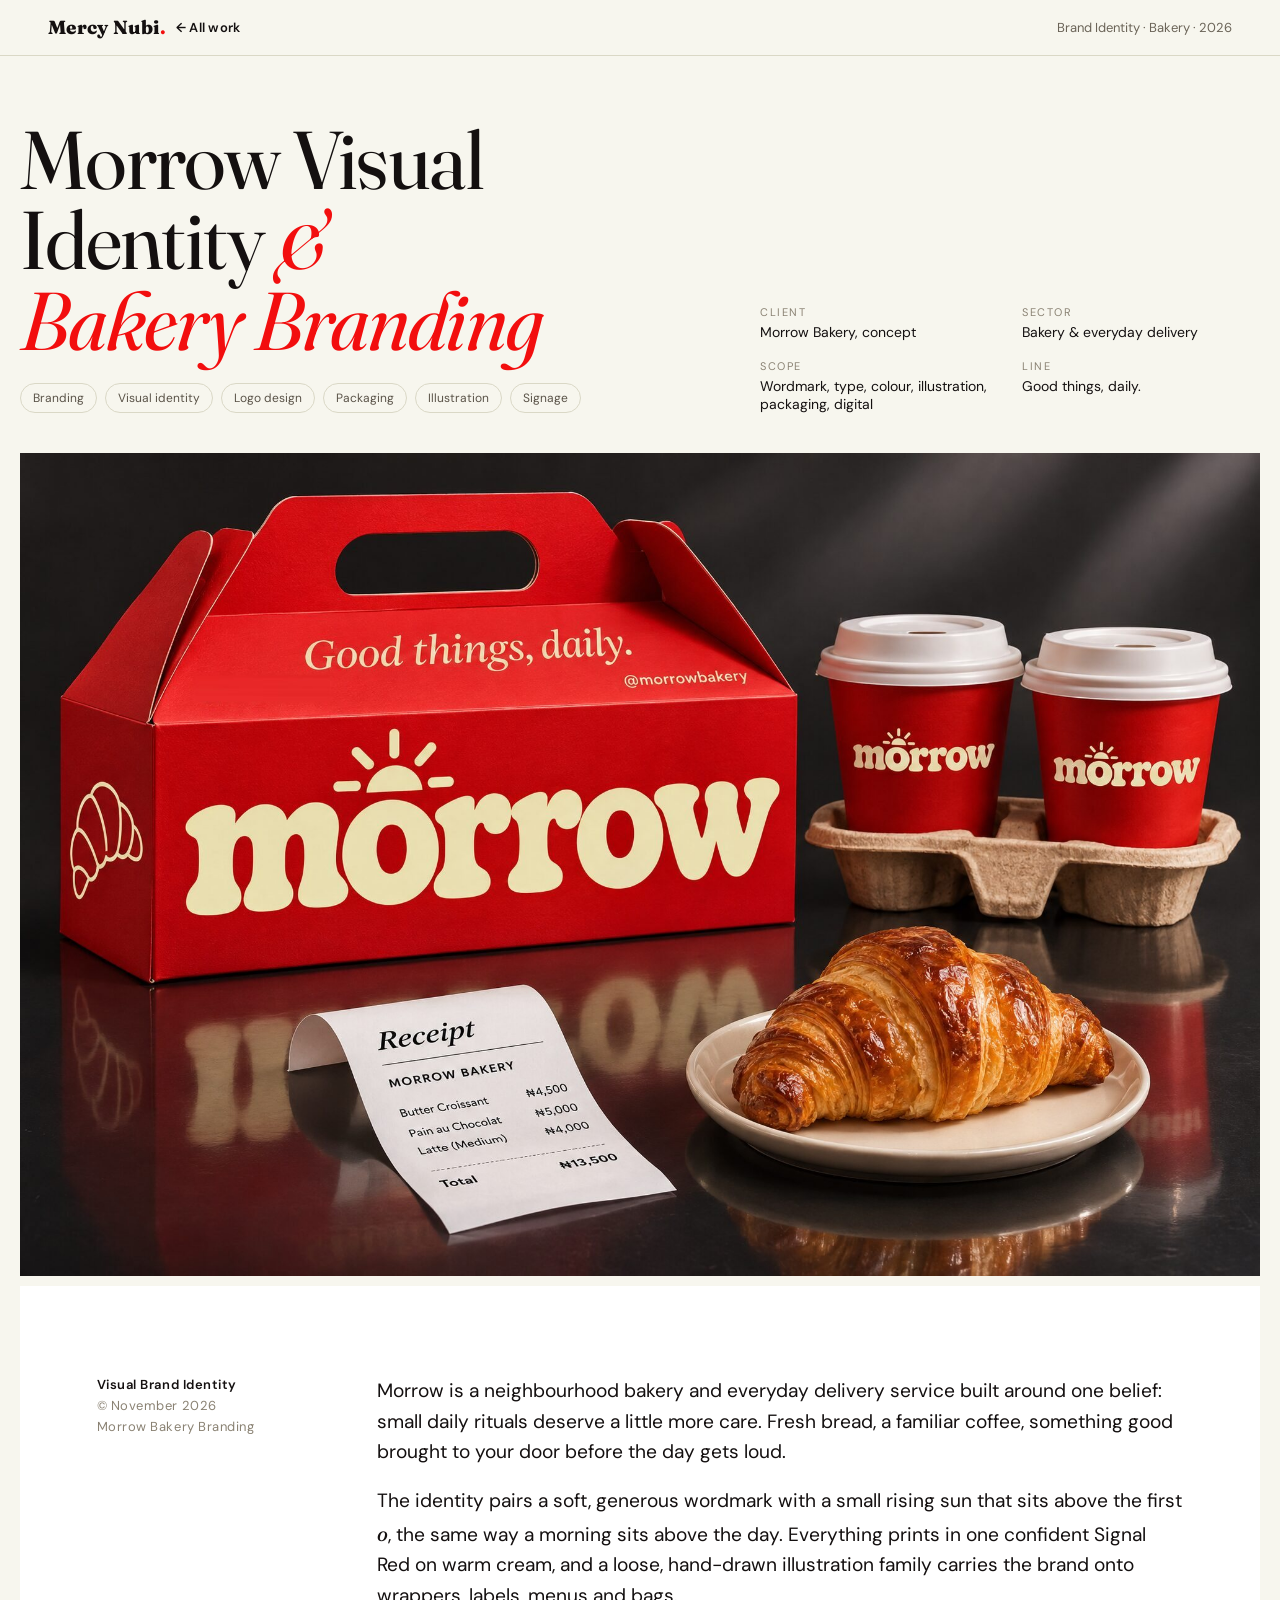
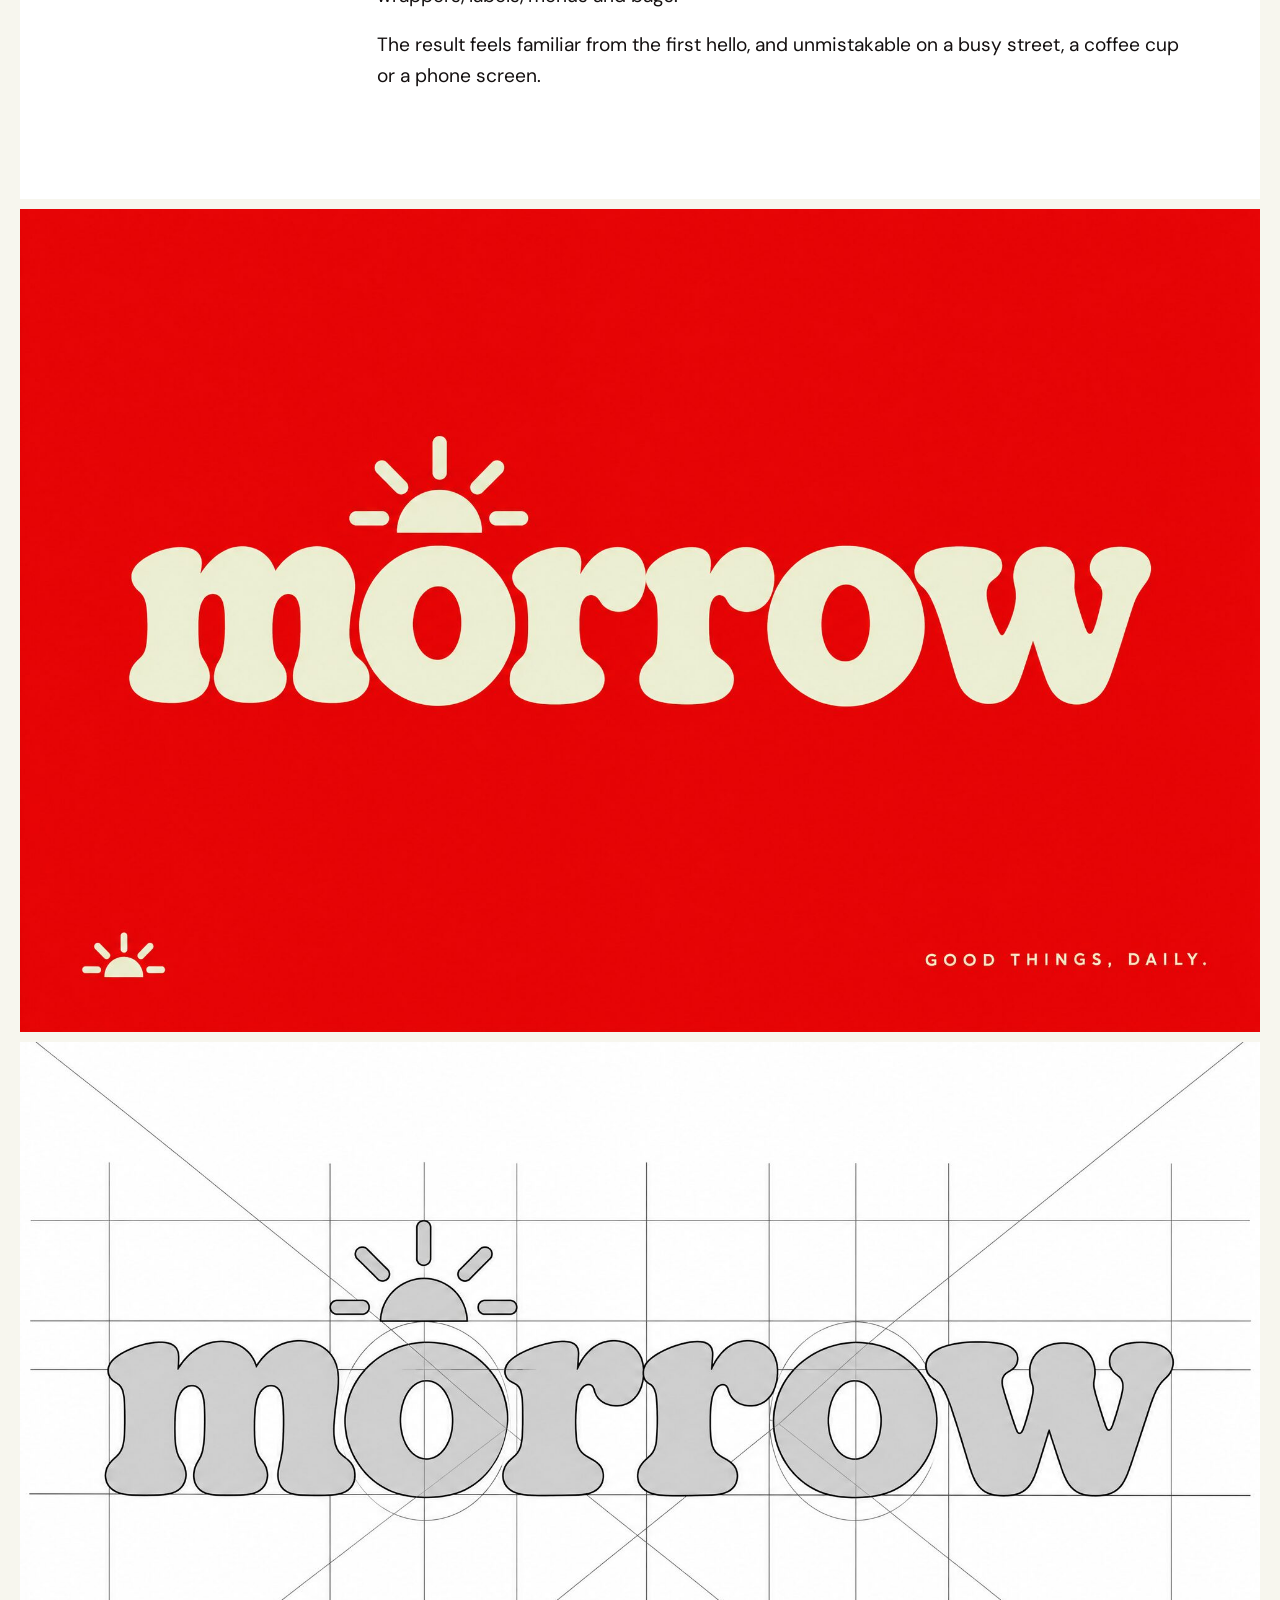
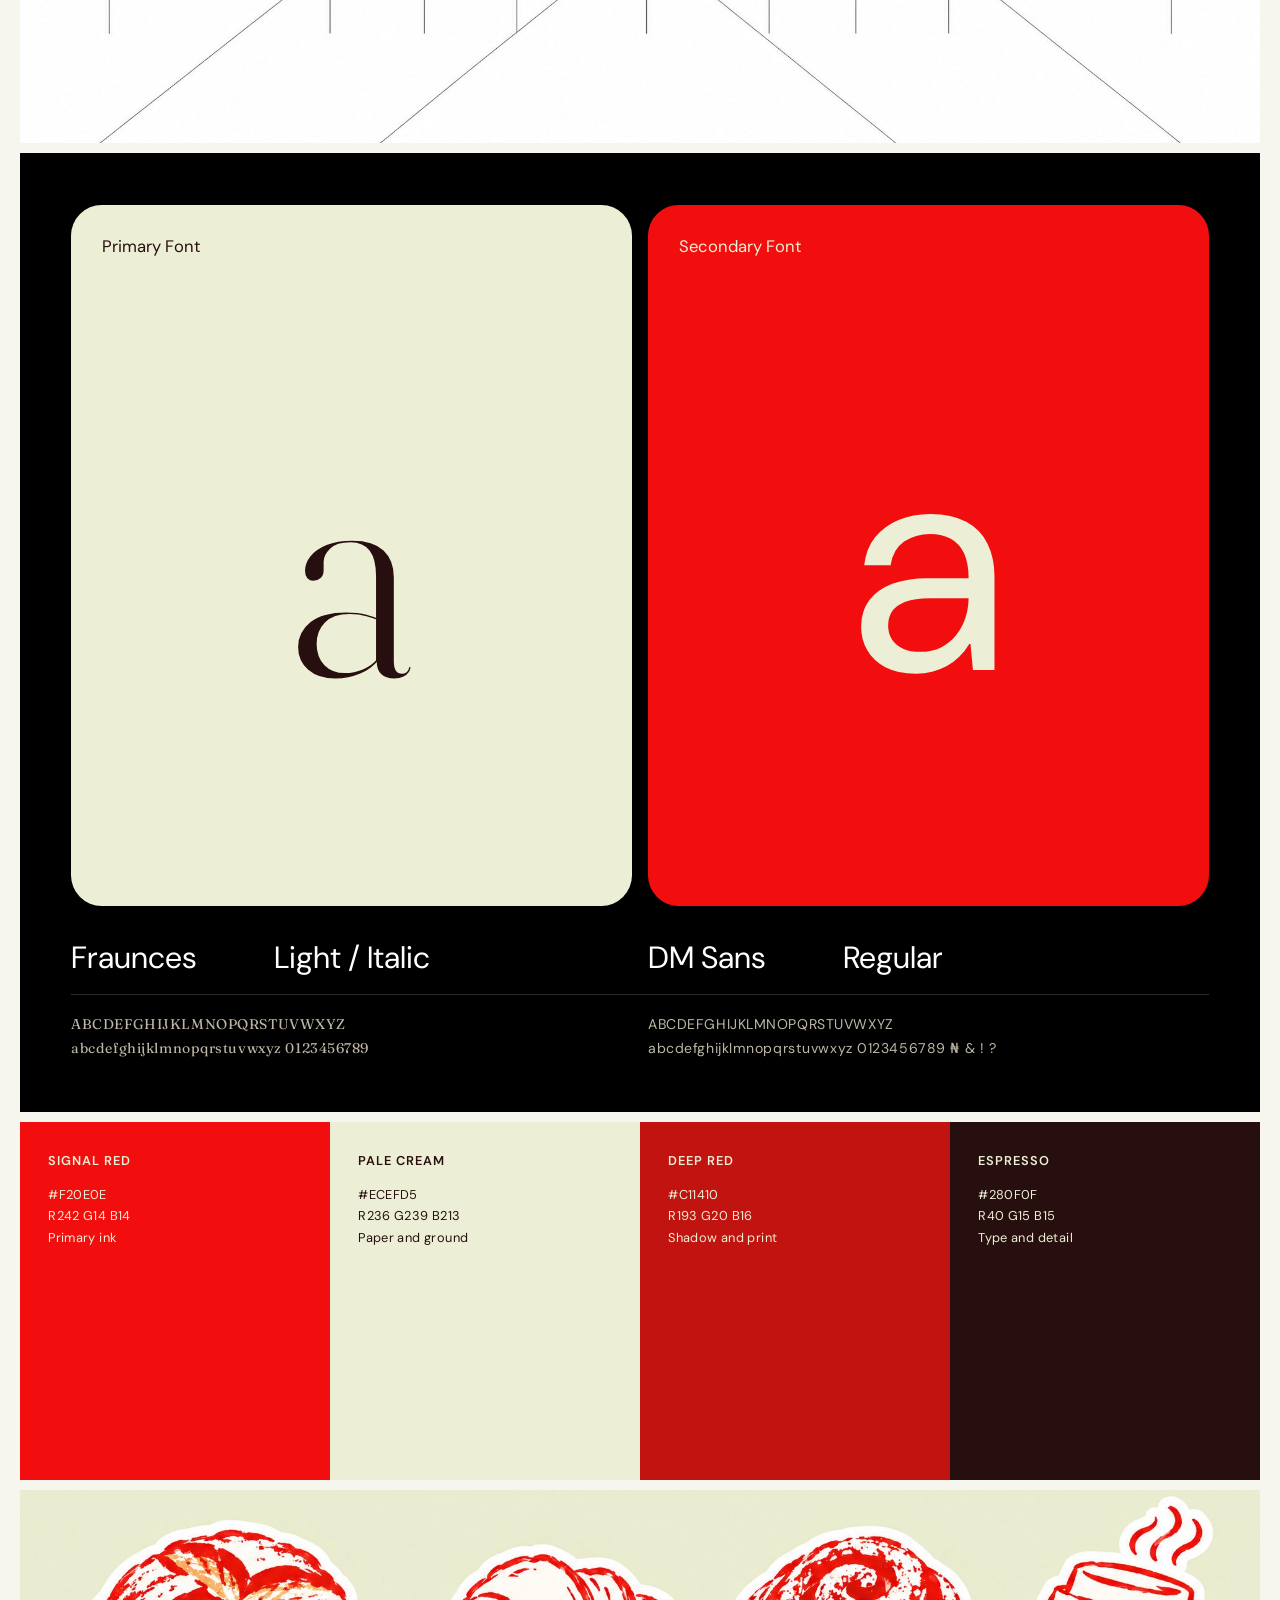
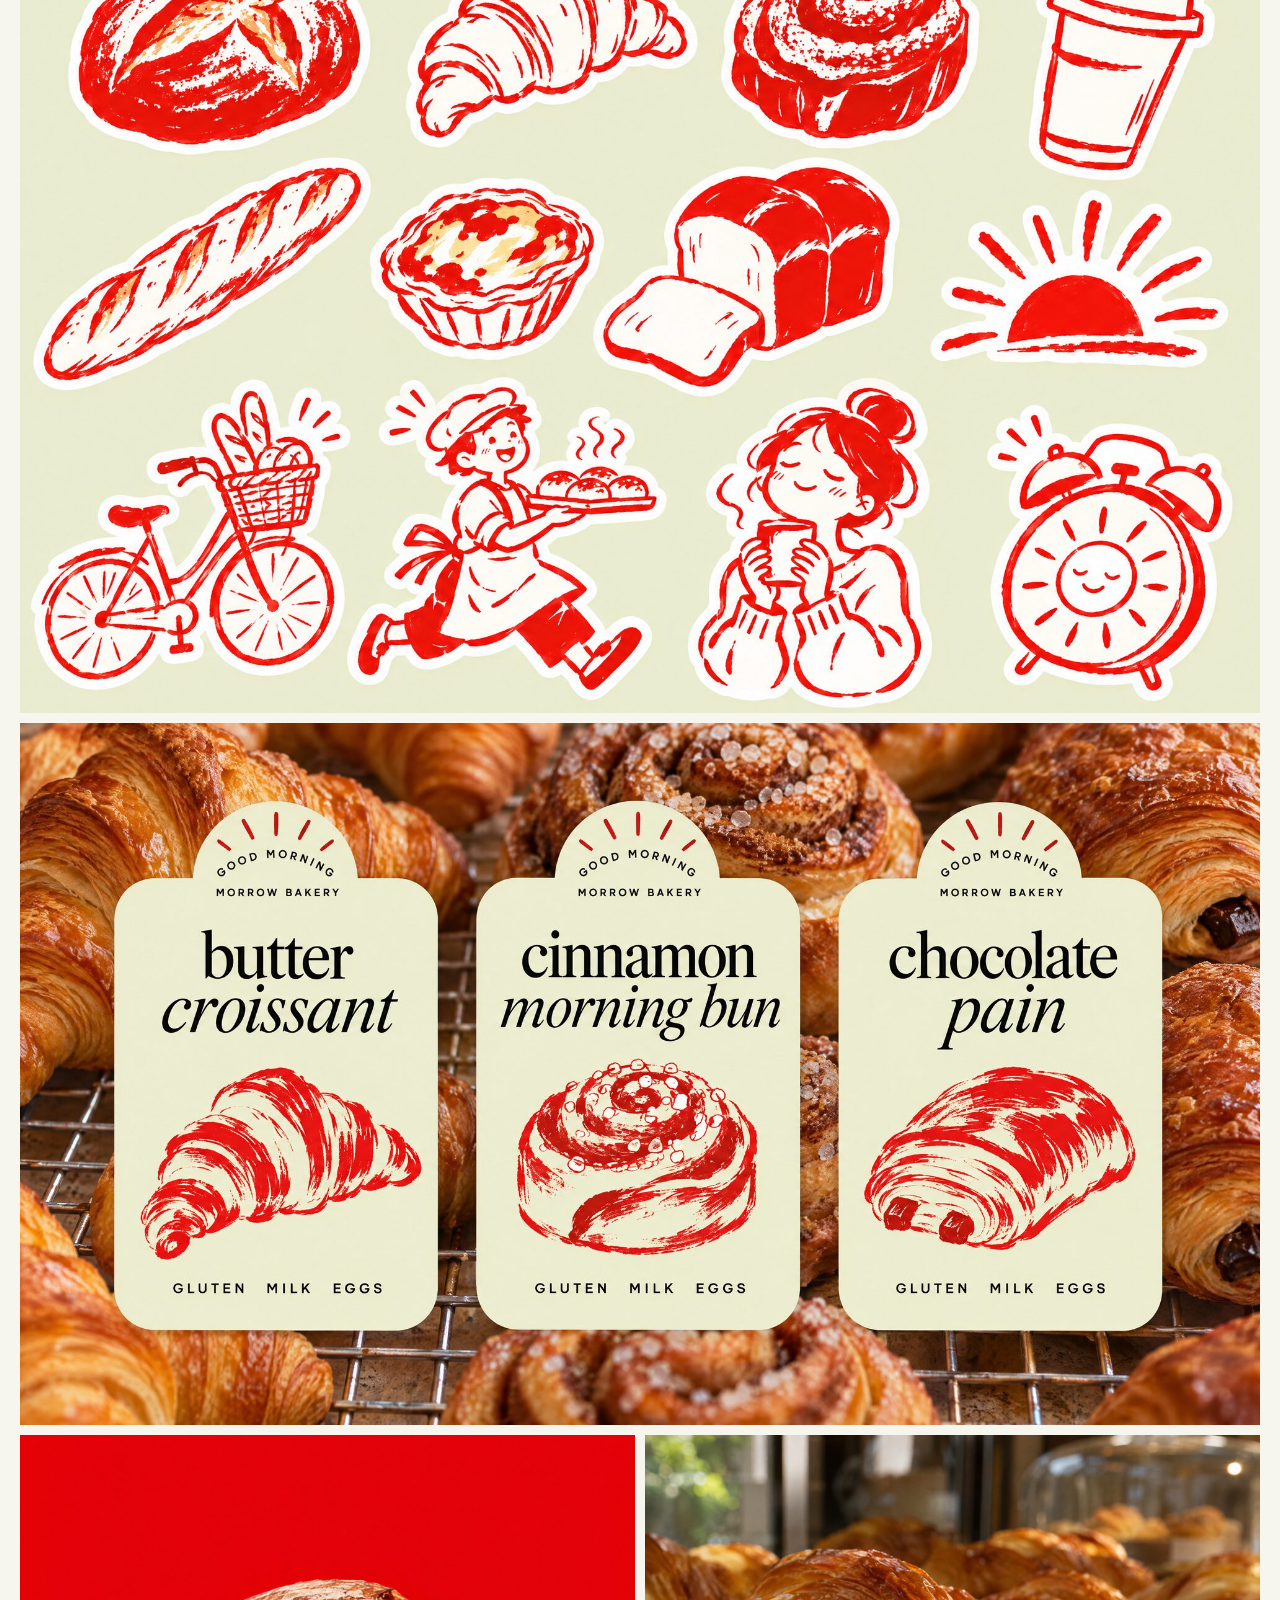
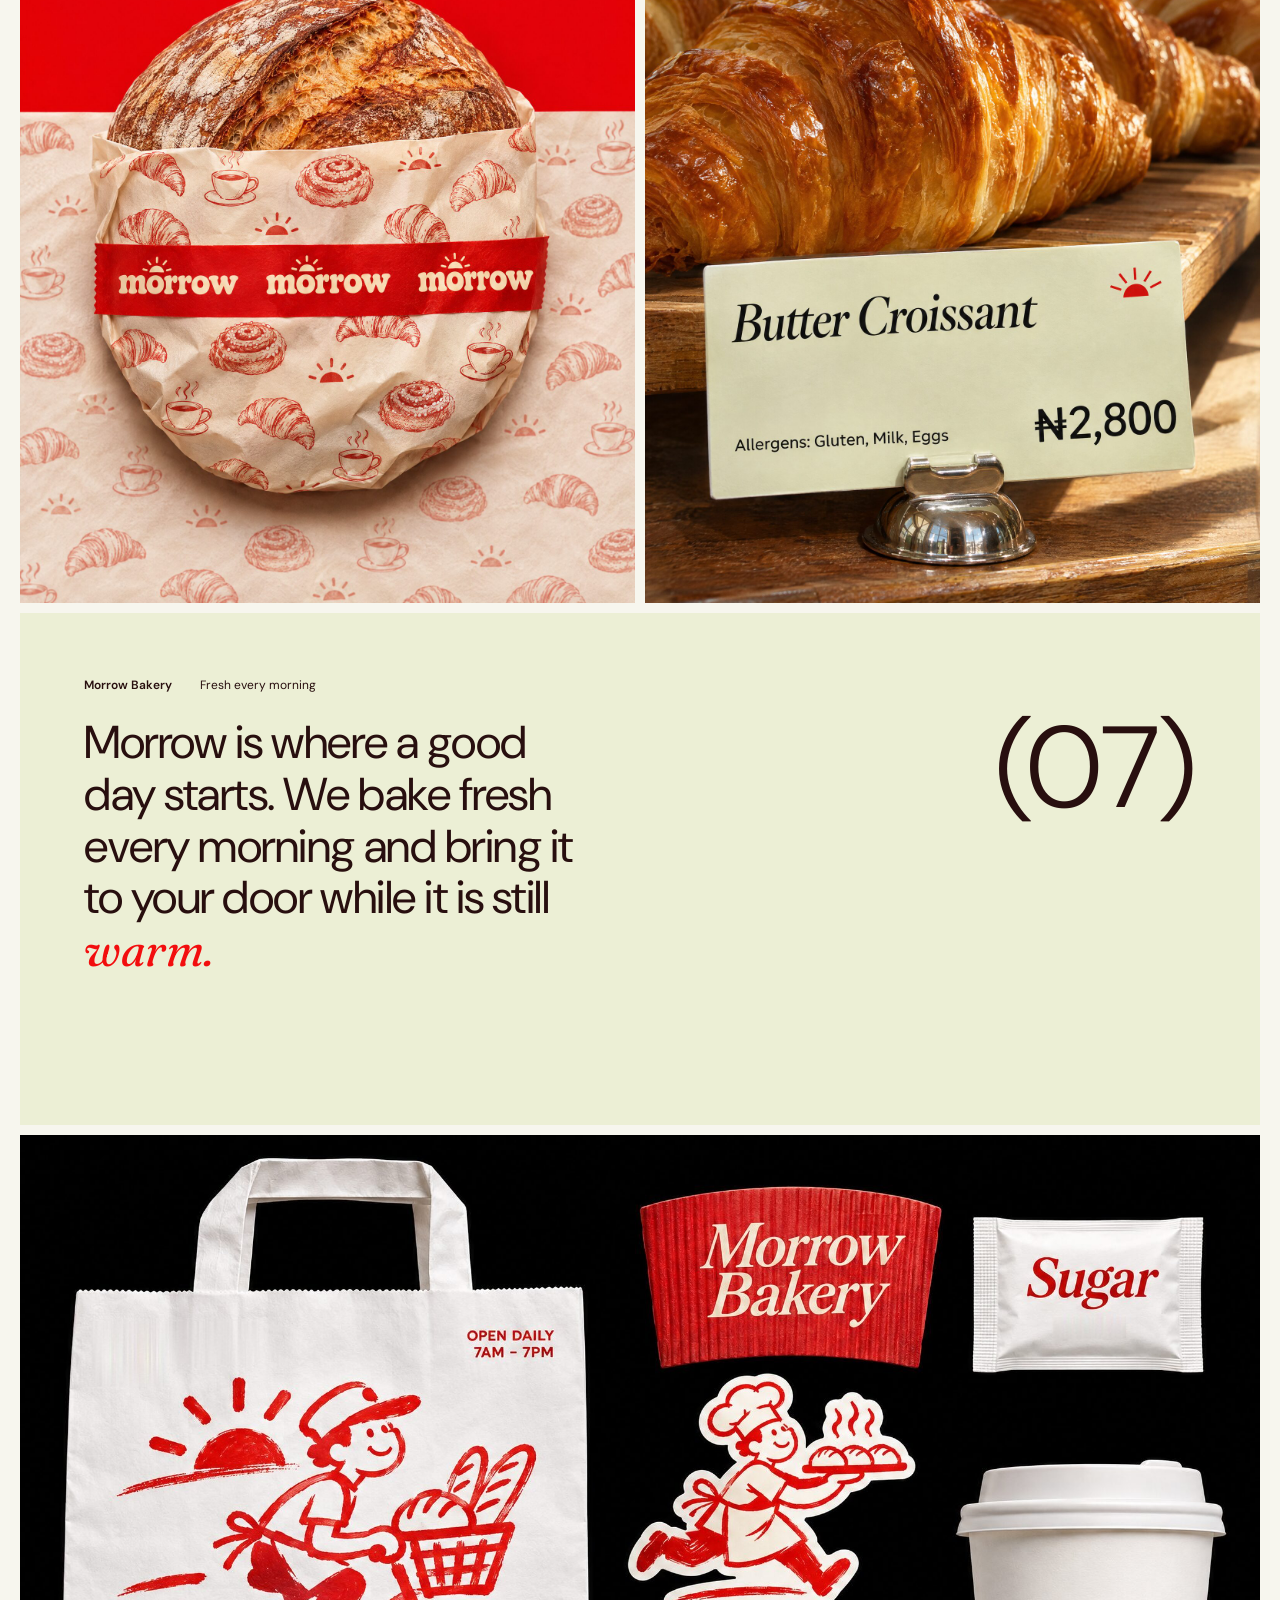
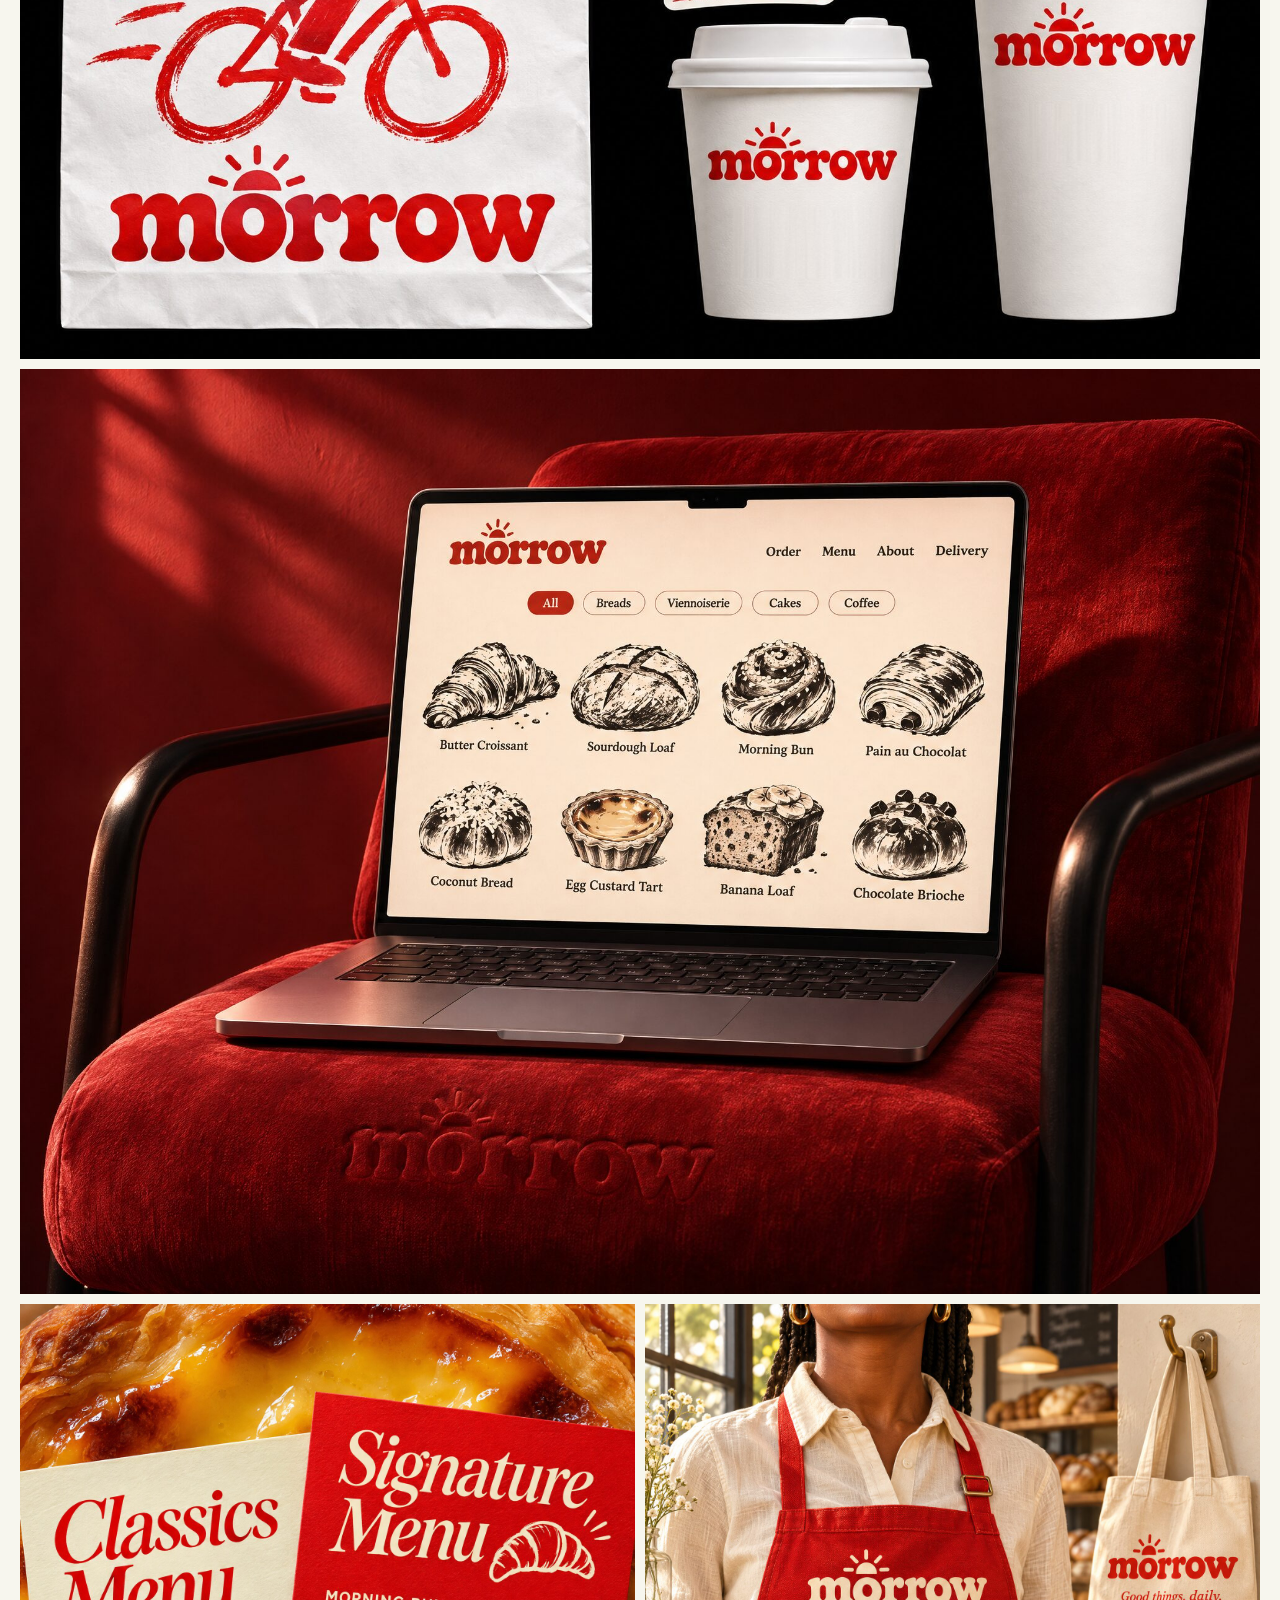
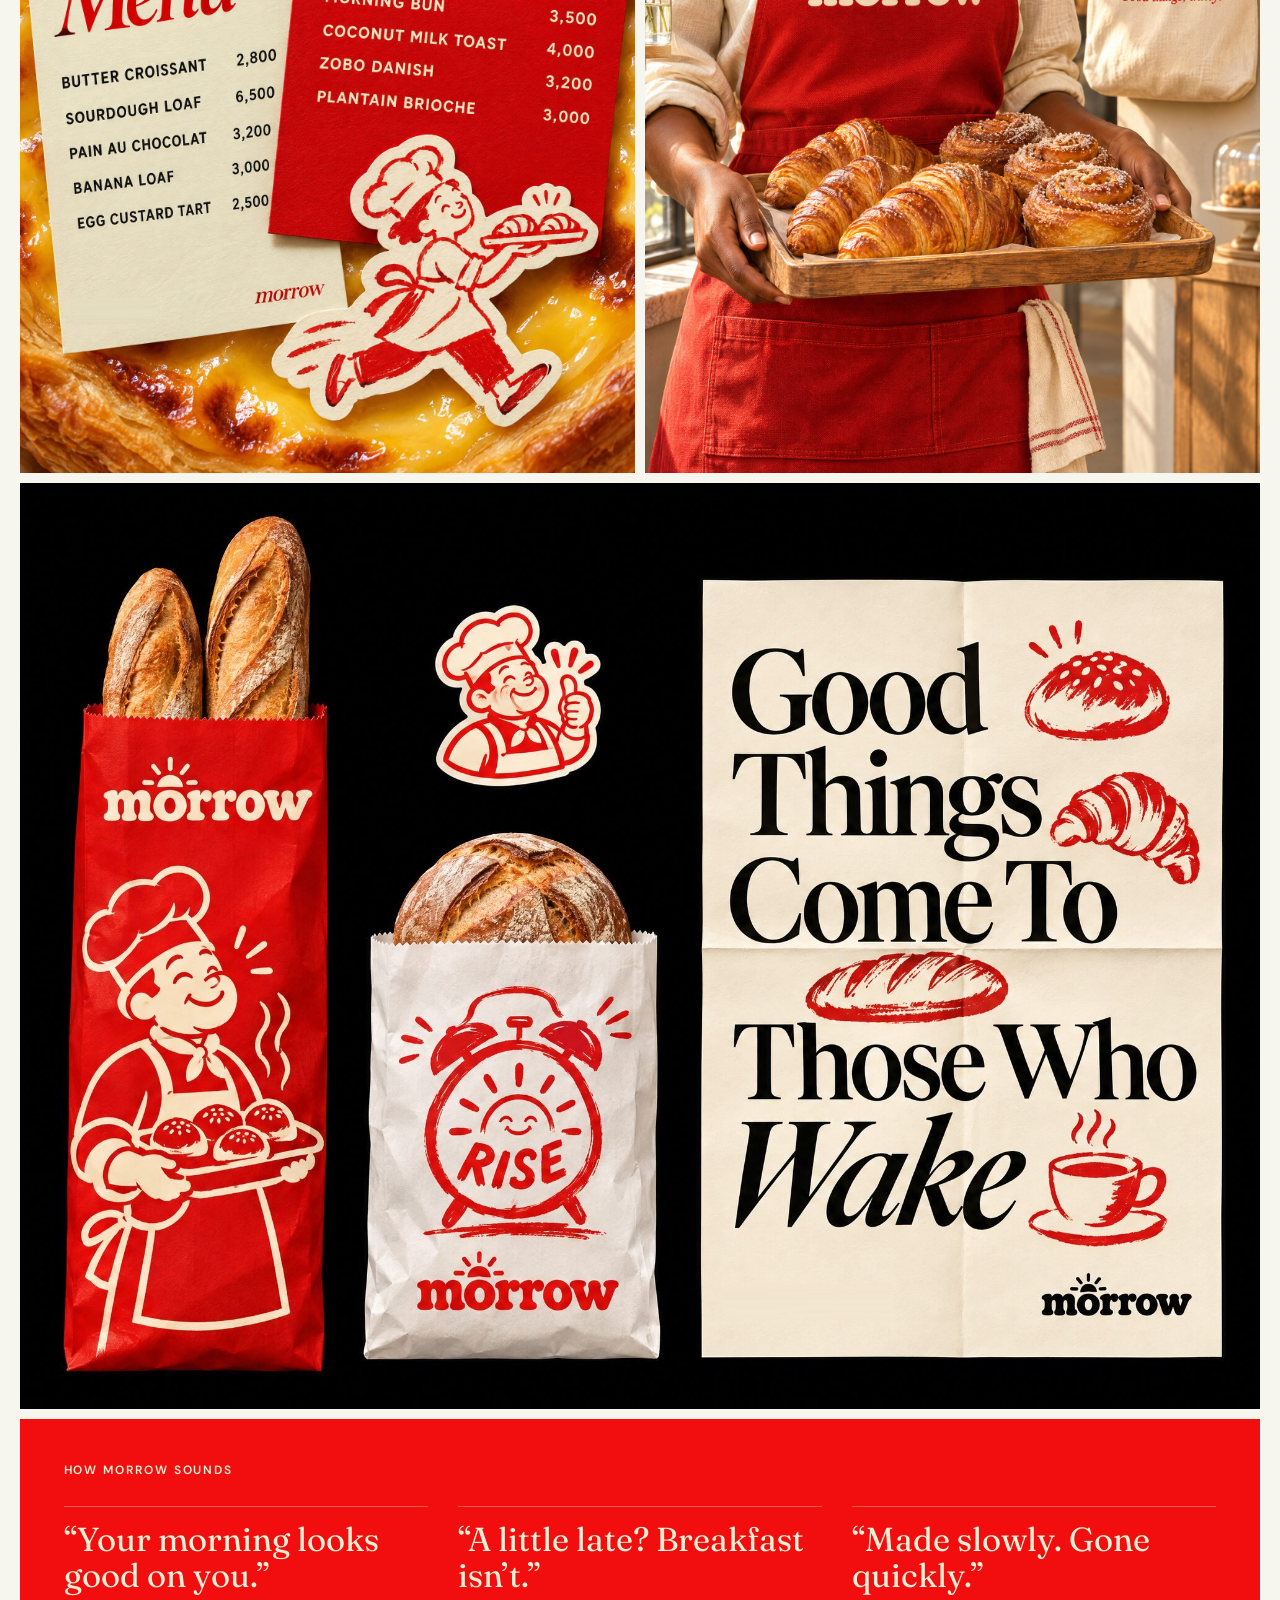
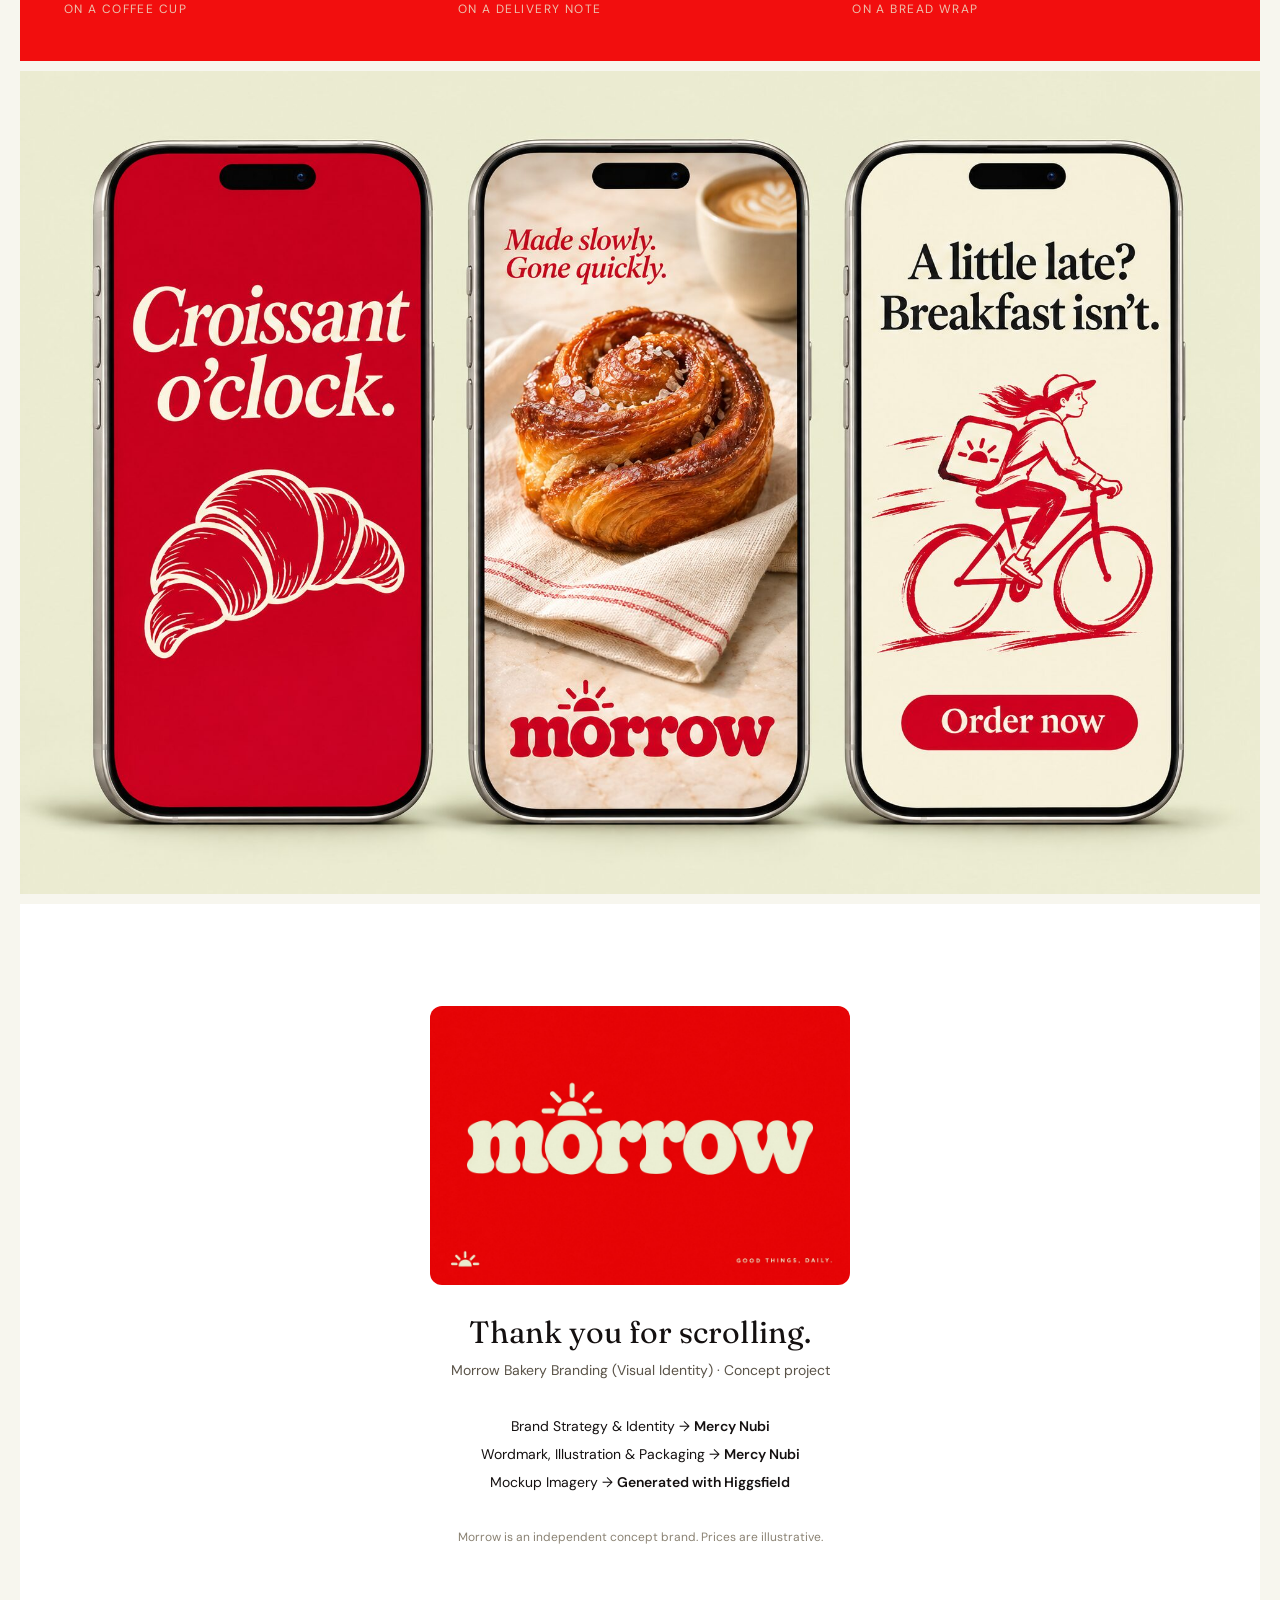
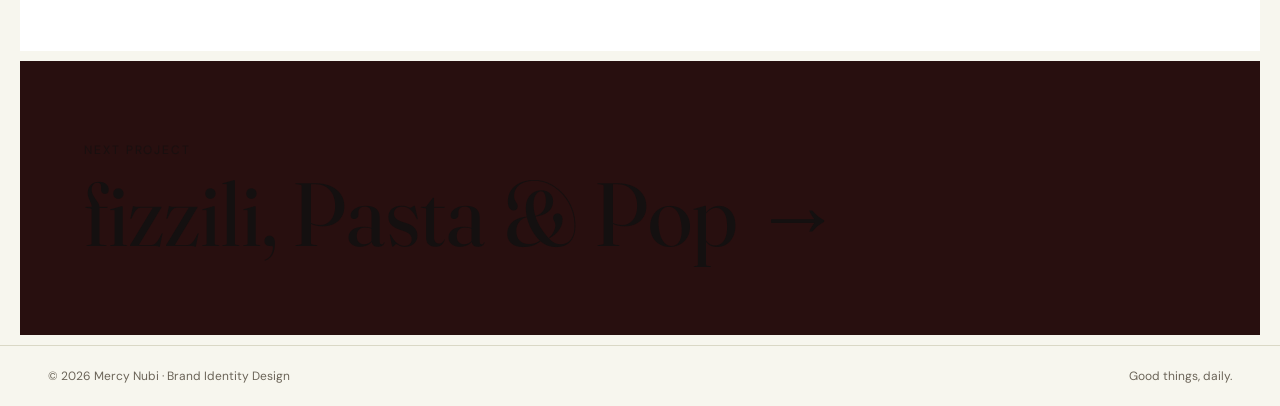
==== commit 2183430d: "Morrow: remove Lagos and Lekki references from text and images Co-Authored-By: Claude Opus 5.5 <nore" ====
--- a/morrow/index.html
+++ b/morrow/index.html
@@ -26,7 +26,7 @@
       </div>
       <dl>
         <div><dt>Client</dt><dd>Morrow Bakery, concept</dd></div>
-        <div><dt>Location</dt><dd>Lekki, Lagos</dd></div>
+        <div><dt>Sector</dt><dd>Bakery &amp; everyday delivery</dd></div>
         <div><dt>Scope</dt><dd>Wordmark, type, colour, illustration, packaging, digital</dd></div>
         <div><dt>Line</dt><dd>Good things, daily.</dd></div>
       </dl>
@@ -62,7 +62,7 @@
         <img src="assets/07-price.jpg" alt="Morrow price card for a butter croissant" loading="lazy">
       </div>
       <section class="mw-note" aria-label="Brand statement">
-        <div class="addr"><b>Morrow Lekki</b><span>12 Admiralty Way, Lekki Phase 1, Lagos</span></div>
+        <div class="addr"><b>Morrow Bakery</b><span>Fresh every morning</span></div>
         <p>Morrow is where a good day starts. We bake fresh every morning and bring it to your door while it is still <em>warm.</em></p>
         <span class="num">(07)</span>
       </section>
@@ -70,13 +70,10 @@
       <img src="assets/10-web.jpg" alt="Morrow website on a laptop on a red velvet chair" loading="lazy">
       <div class="mw-pair">
         <img src="assets/11-menu.jpg" alt="Morrow classics and signature menus" loading="lazy">
-        <img src="assets/08-door.jpg" alt="Morrow door decal with opening hours" loading="lazy">
+        <img src="assets/13-apron.jpg" alt="Morrow apron and tote with a tray of pastries" loading="lazy">
       </div>
       <img src="assets/12-poster.jpg" alt="Morrow bread sleeves and Good Things Come To Those Who Wake poster" loading="lazy">
-      <img src="assets/14-delivery.jpg" alt="Morrow delivery rider at sunrise" loading="lazy">
-      <div class="mw-pair">
-        <img src="assets/13-apron.jpg" alt="Morrow apron and tote with a tray of pastries" loading="lazy">
-        <section class="mw-voice" aria-label="Tone of voice">
+      <section class="mw-voice mw-voice-wide" aria-label="Tone of voice">
           <h3>How Morrow sounds</h3>
           <ul>
             <li><q>Your morning looks good on you.</q><small>On a coffee cup</small></li>
@@ -84,7 +81,6 @@
             <li><q>Made slowly. Gone quickly.</q><small>On a bread wrap</small></li>
           </ul>
         </section>
-      </div>
       <img src="assets/15-social.jpg" alt="Three phones showing Morrow social posts" loading="lazy">
       <section class="mw-end" aria-label="Credits">
         <img class="wm" src="assets/02-logo.jpg" alt="" style="border-radius:12px">
@@ -95,7 +91,7 @@
           <div>Wordmark, Illustration &amp; Packaging → <b>Mercy Nubi</b></div>
           <div>Mockup Imagery → <b>Generated with Higgsfield</b></div>
         </div>
-        <p class="note">Morrow is an independent concept brand. Prices and address are illustrative.</p>
+        <p class="note">Morrow is an independent concept brand. Prices are illustrative.</p>
       </section>
       <a class="mw-next" href="/fizzili/"><small>Next project</small><b>fizzili, Pasta &amp; Pop →</b></a>
     </div>
--- a/morrow/morrow.css
+++ b/morrow/morrow.css
@@ -77,3 +77,7 @@
 .mw-next b{display:block;font-family:var(--f-d);font-weight:400;font-size:clamp(40px,7vw,96px);line-height:1;margin-top:10px}
 .mw-next:hover b{color:#FFC72C}
 .mw-pal div+div::before{display:none}
+
+.mw-voice-wide{aspect-ratio:auto;gap:28px}
+.mw-voice-wide ul{grid-template-columns:repeat(3,1fr)}
+@media (max-width:760px){.mw-voice-wide ul{grid-template-columns:1fr}}
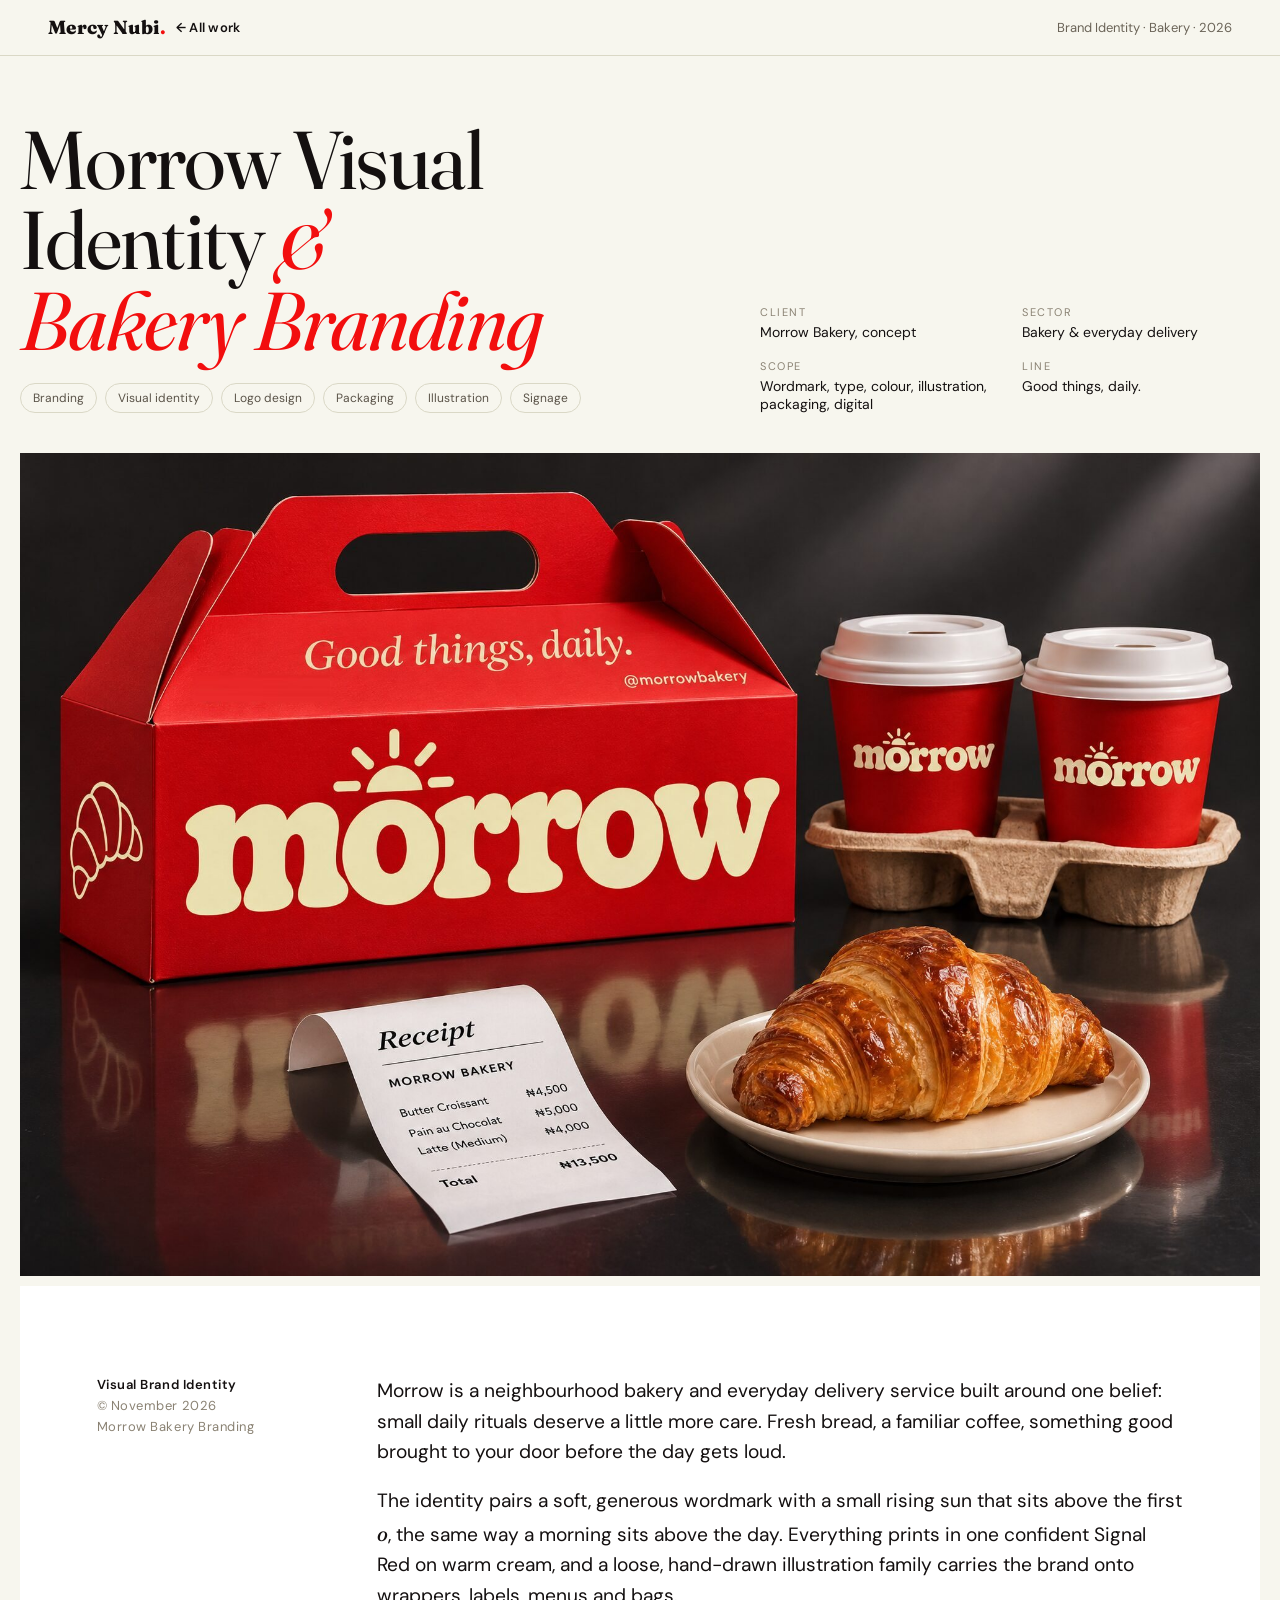
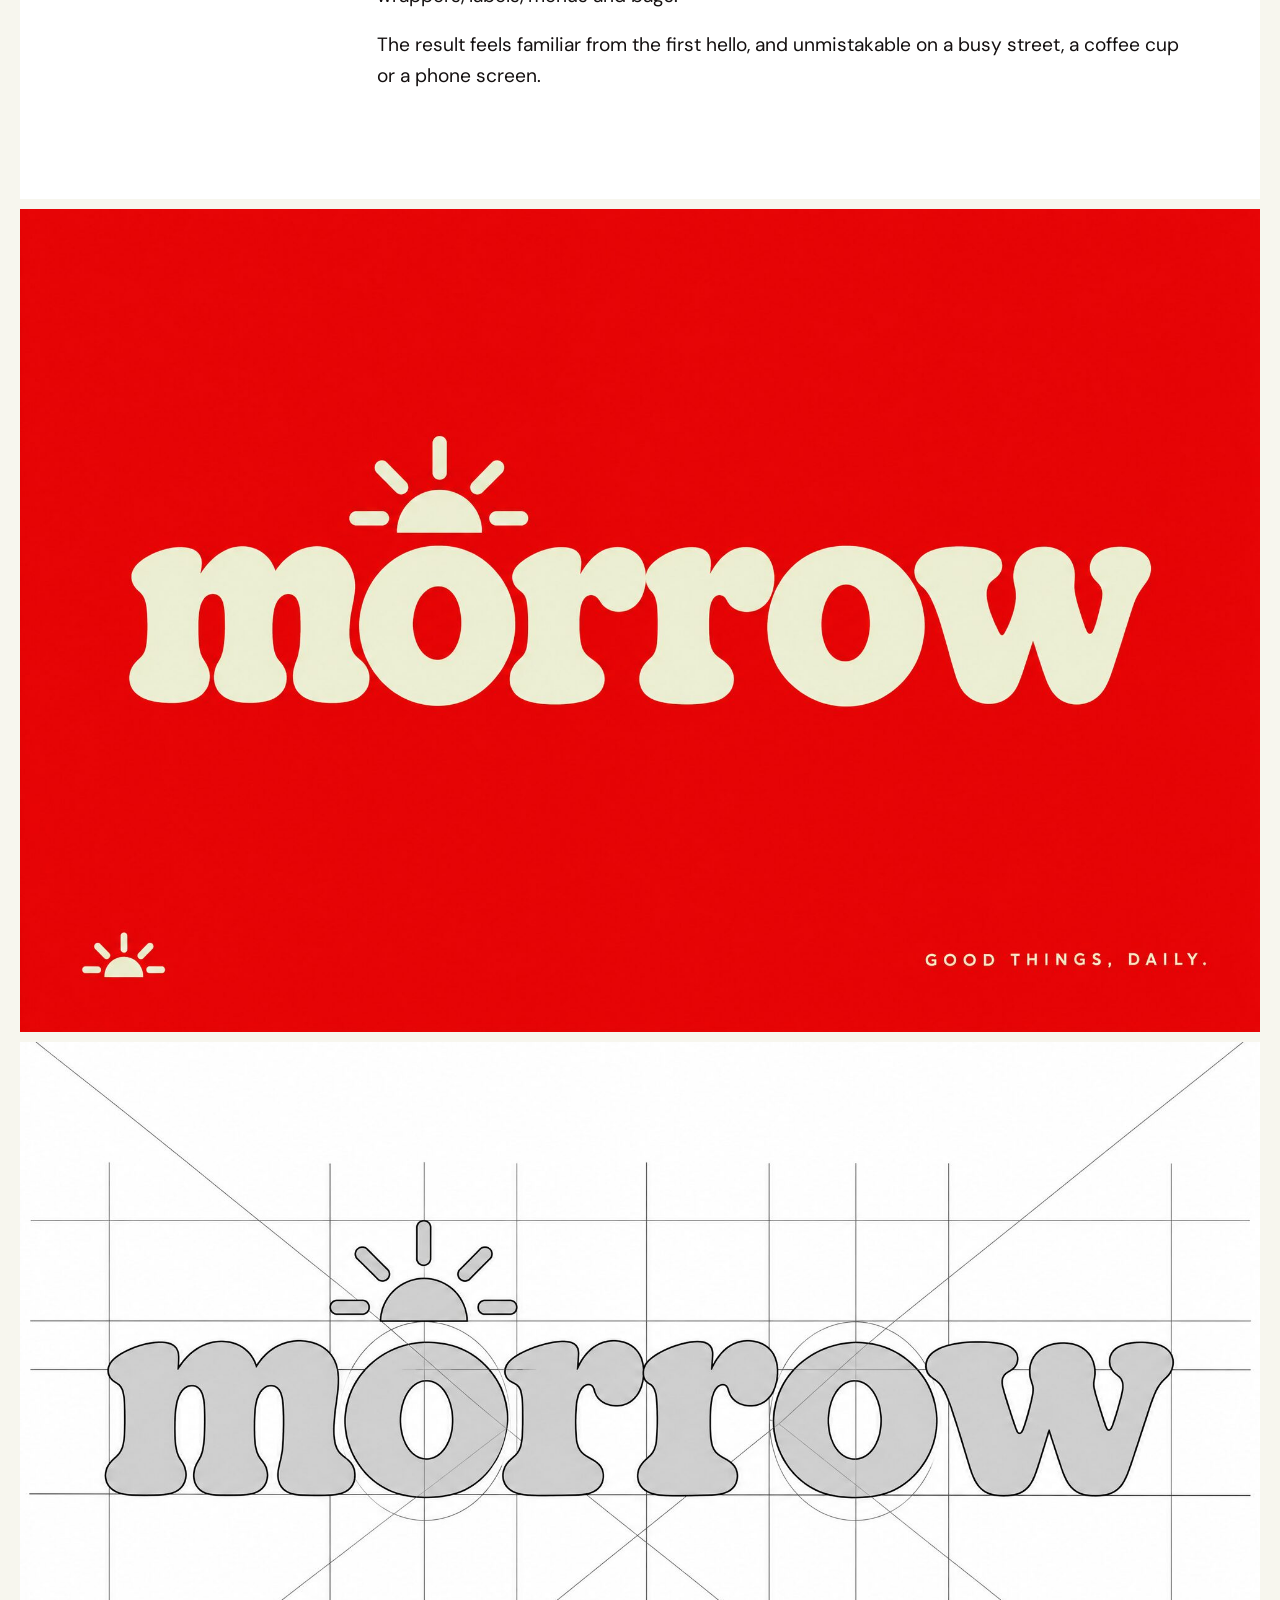
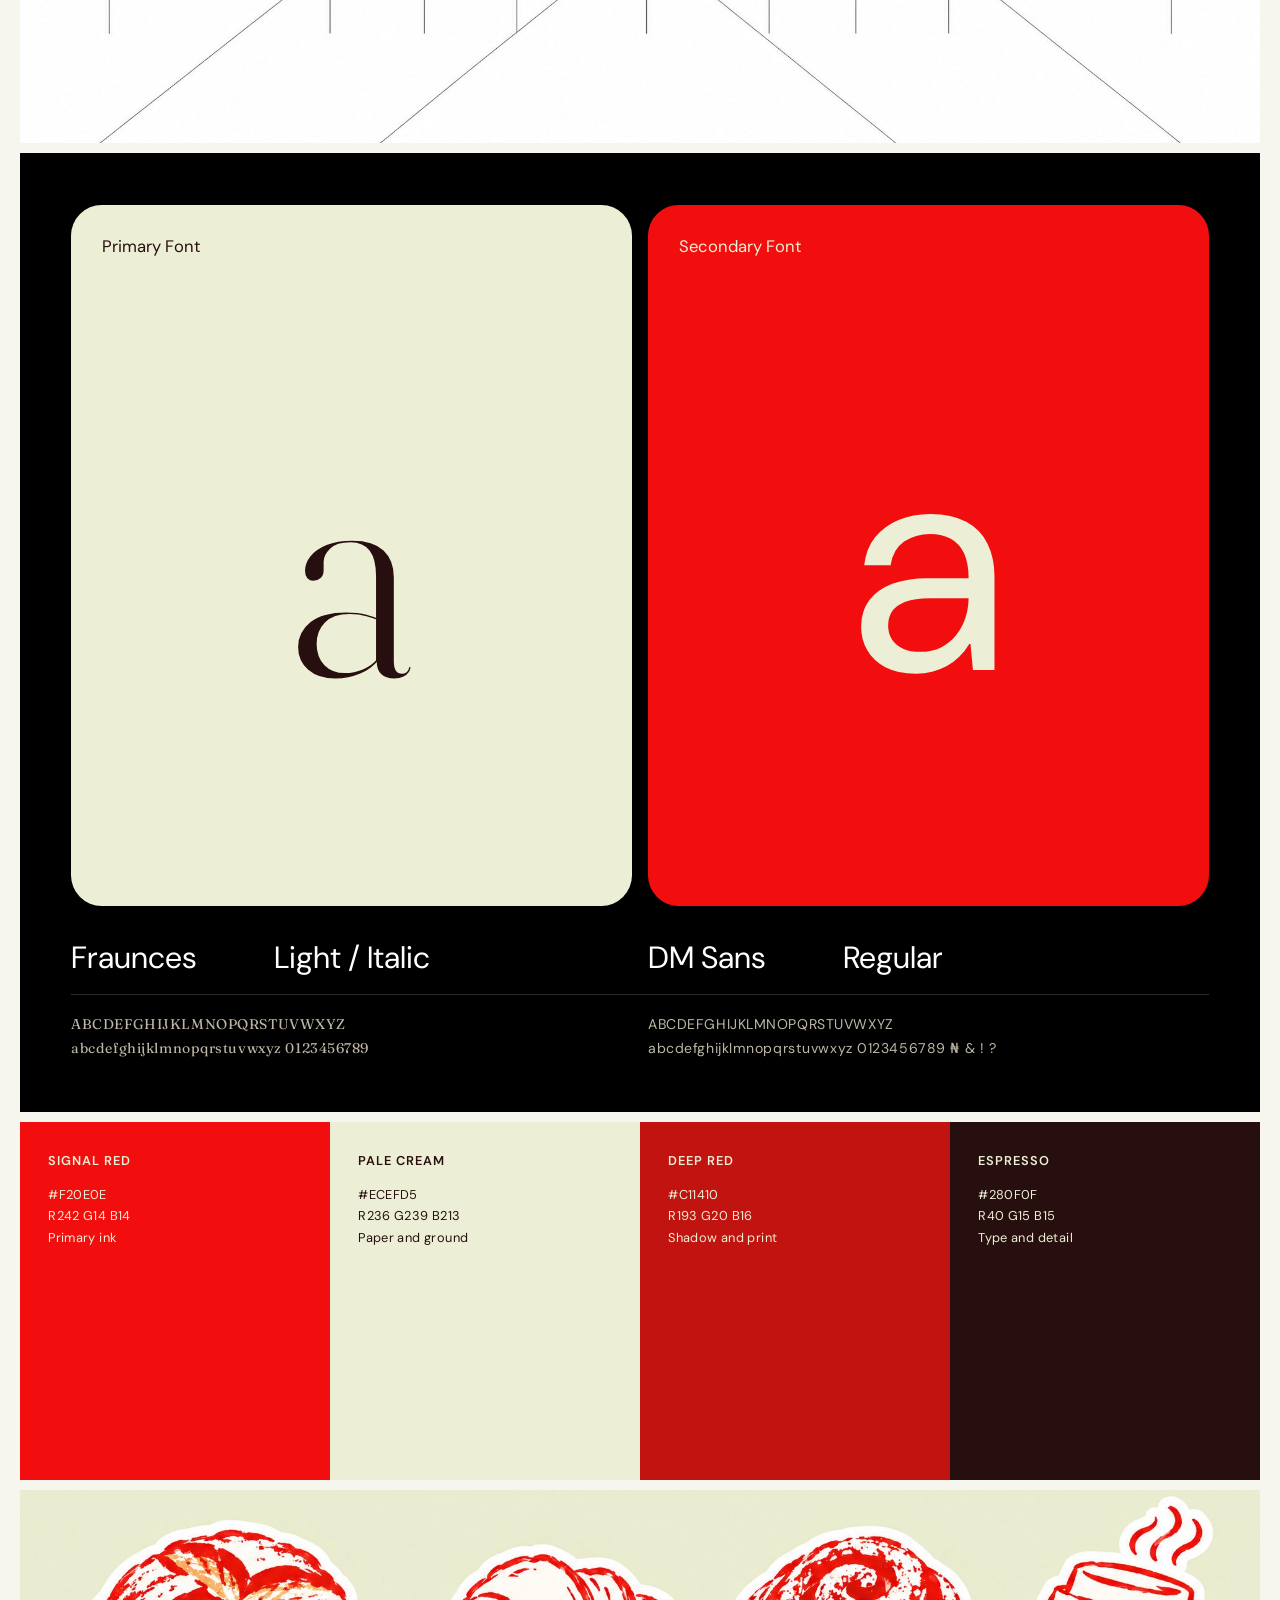
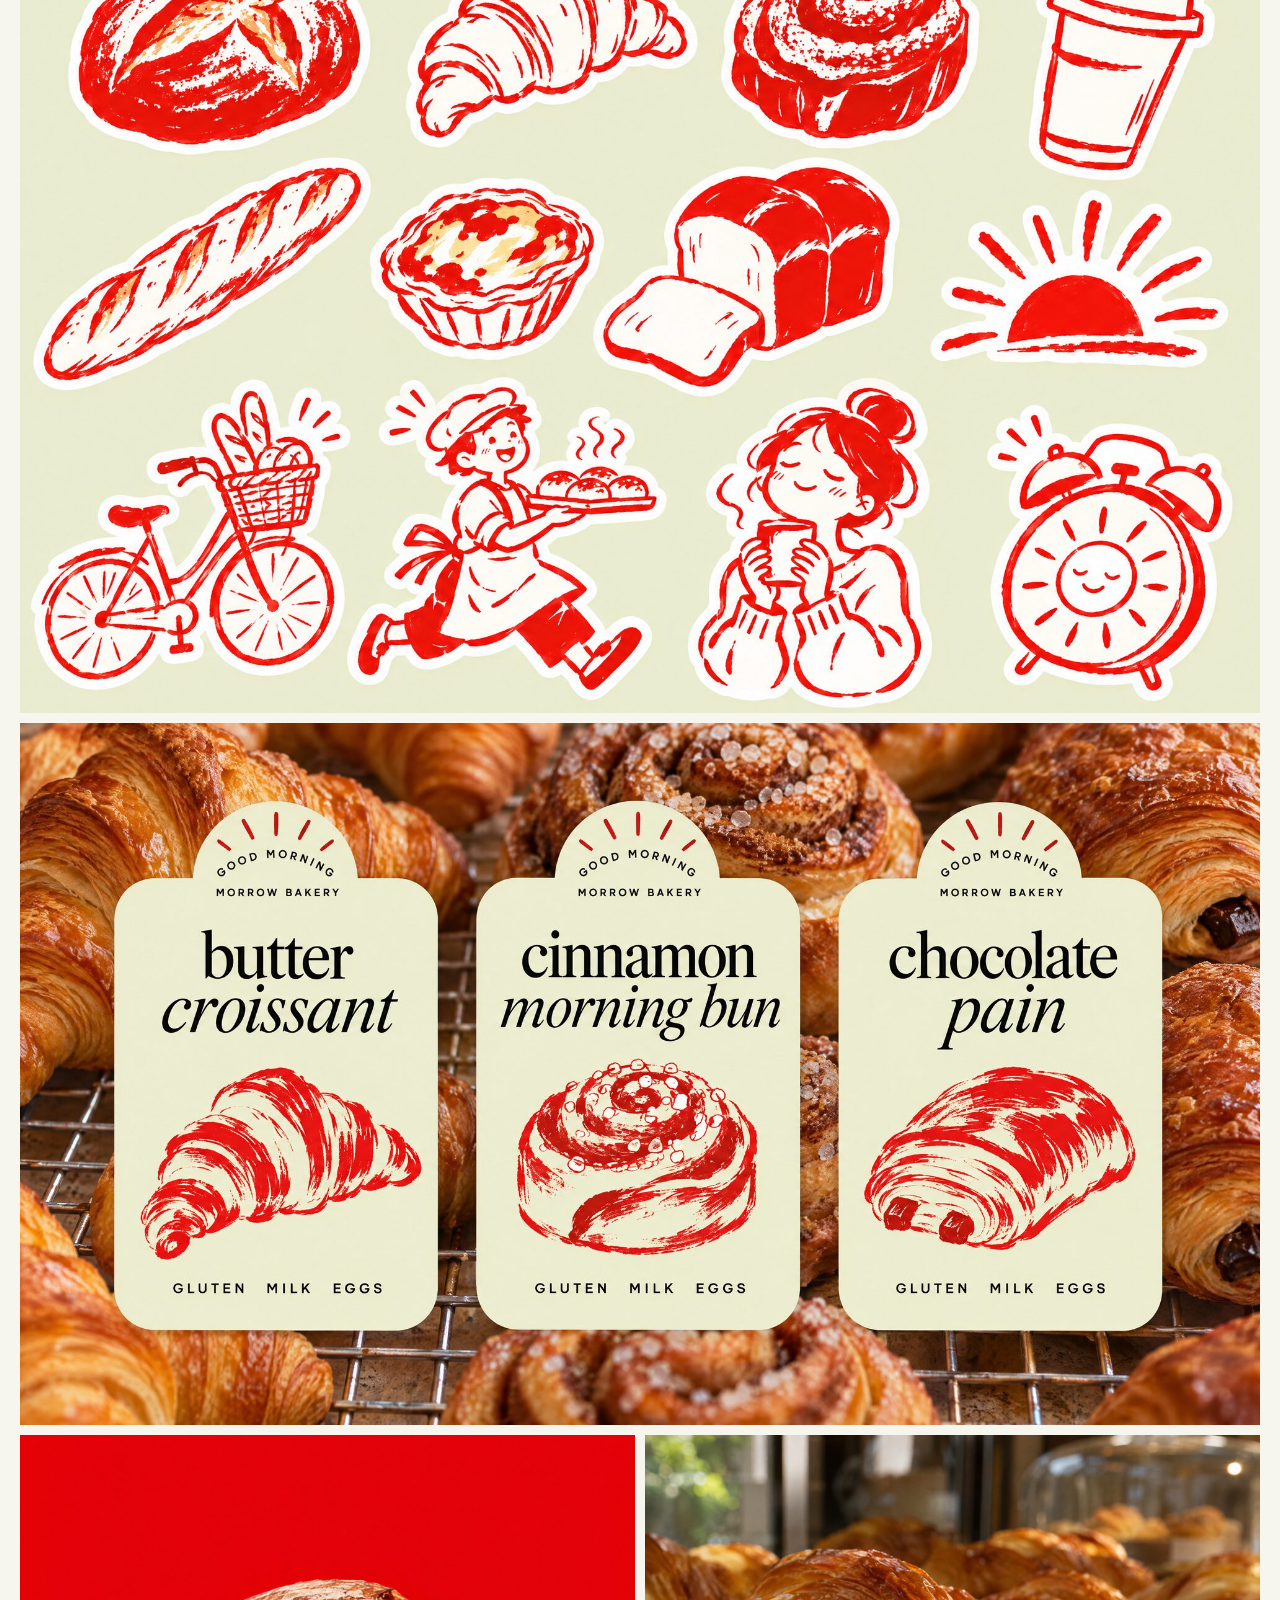
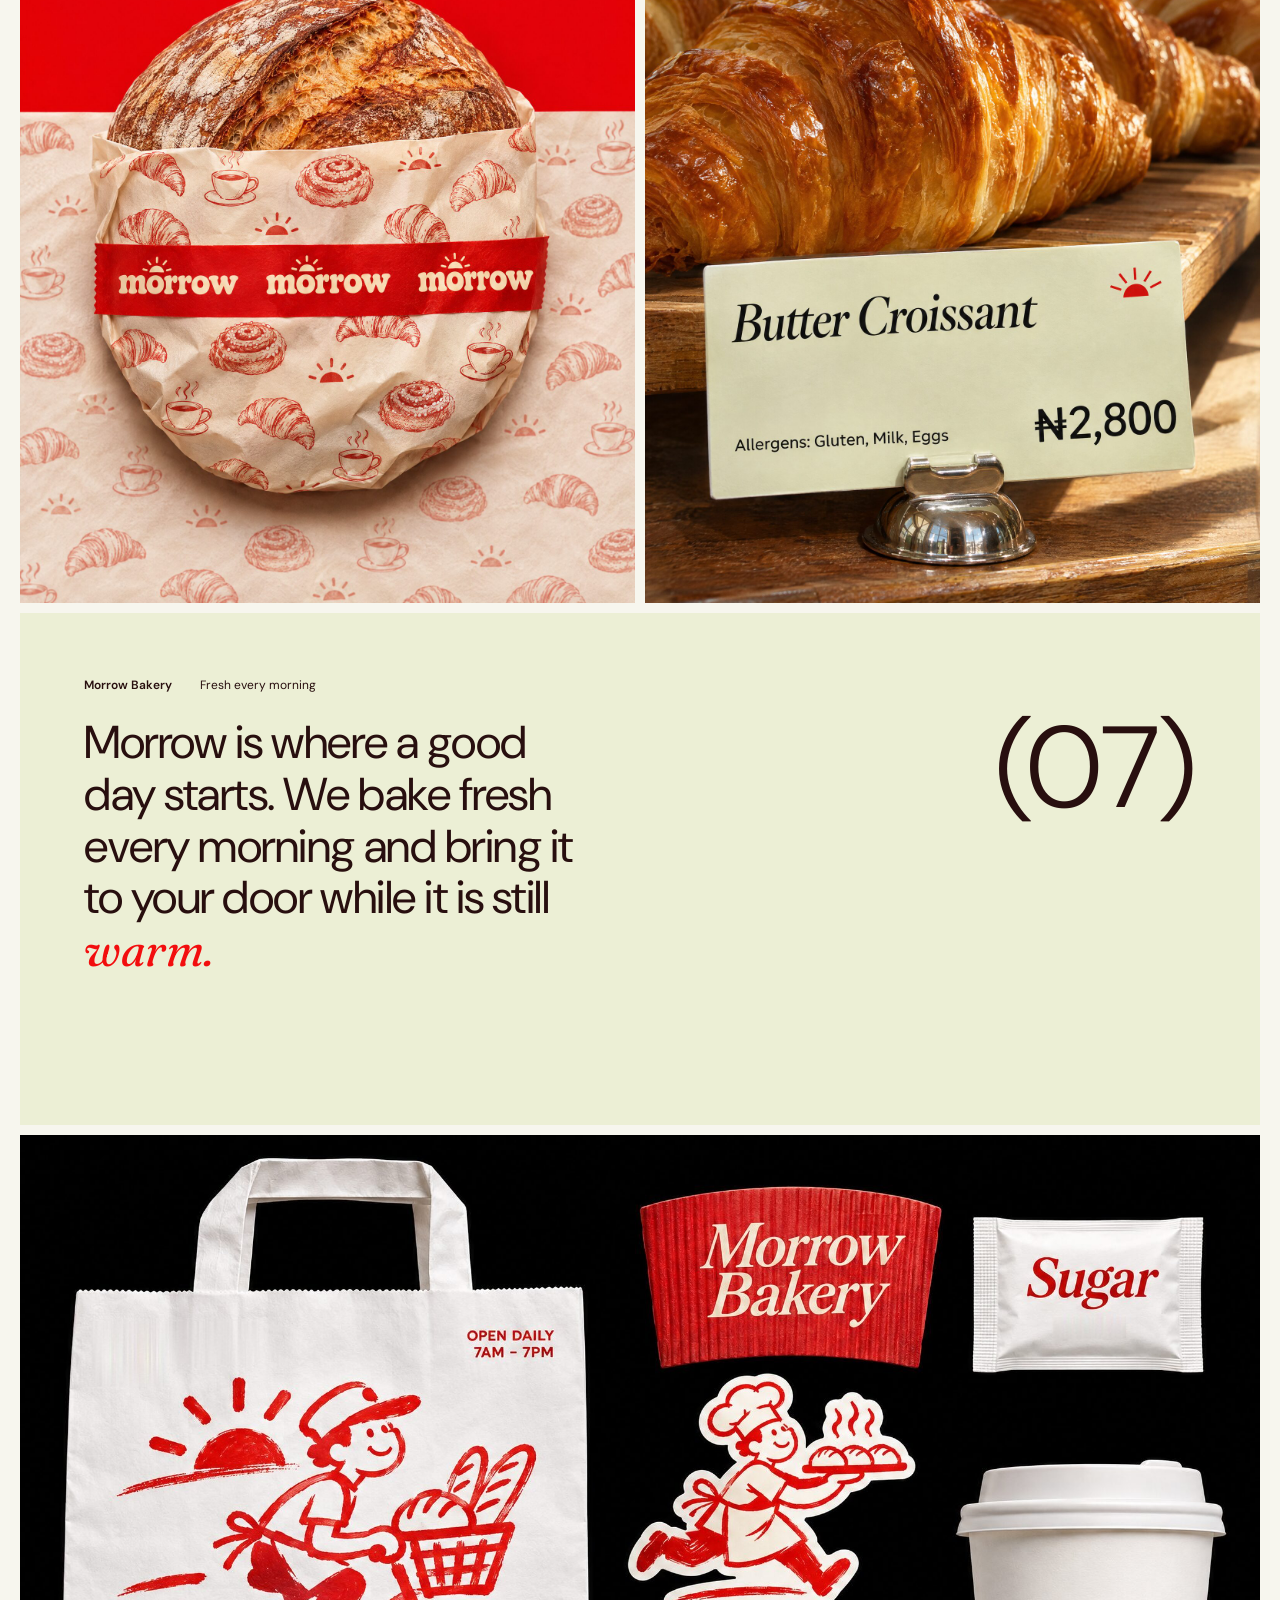
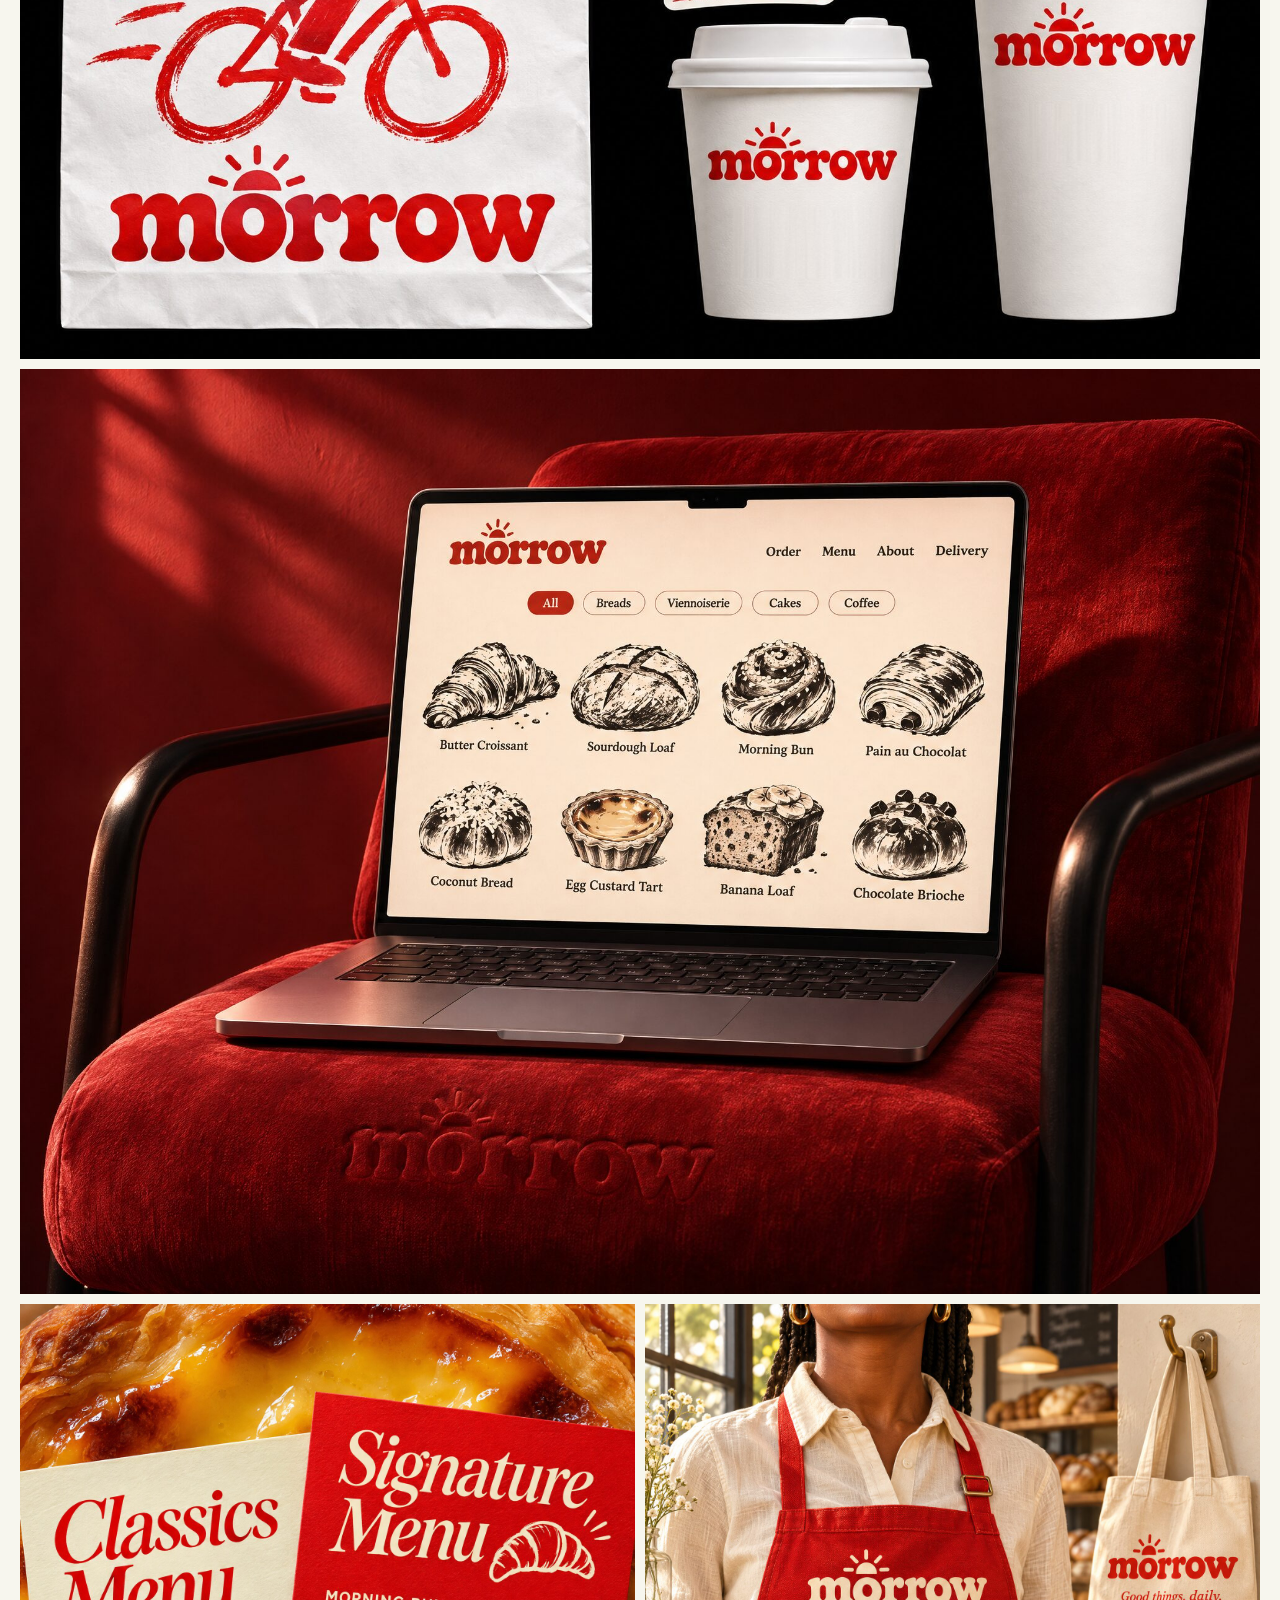
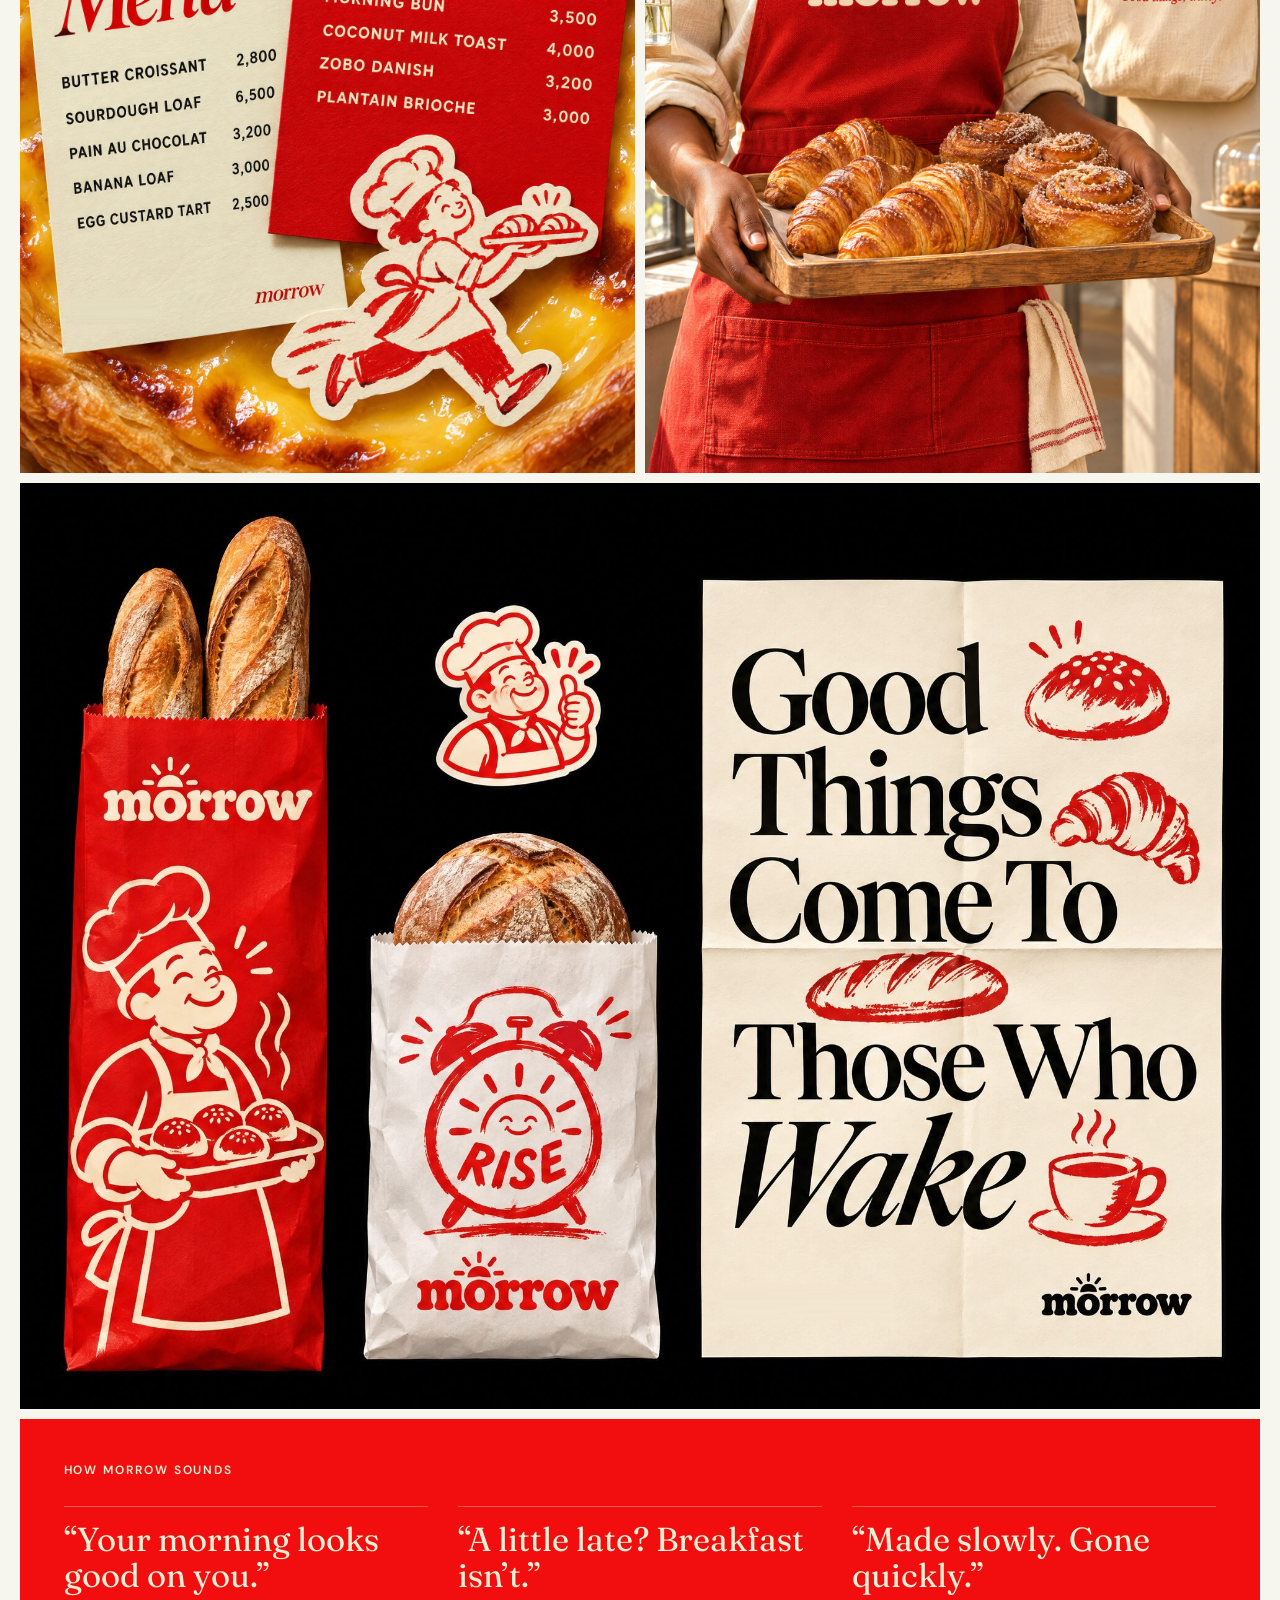
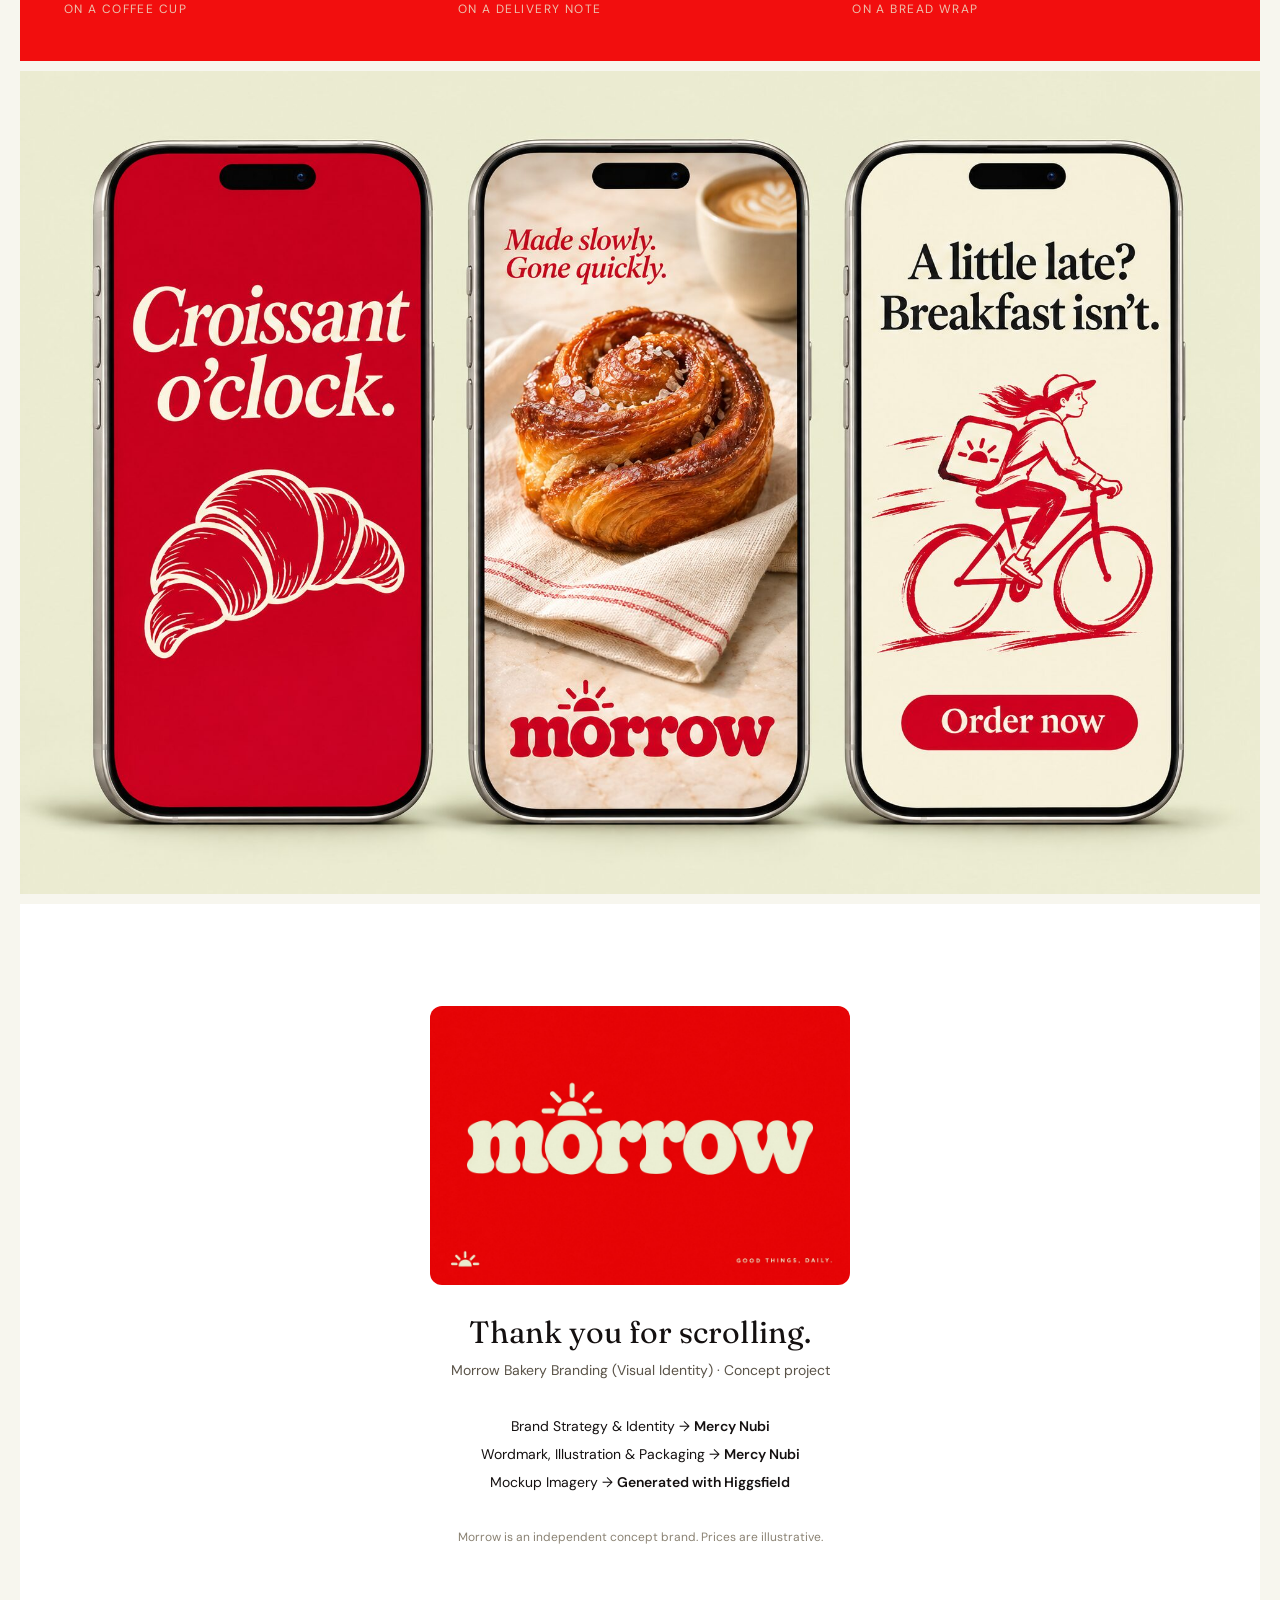
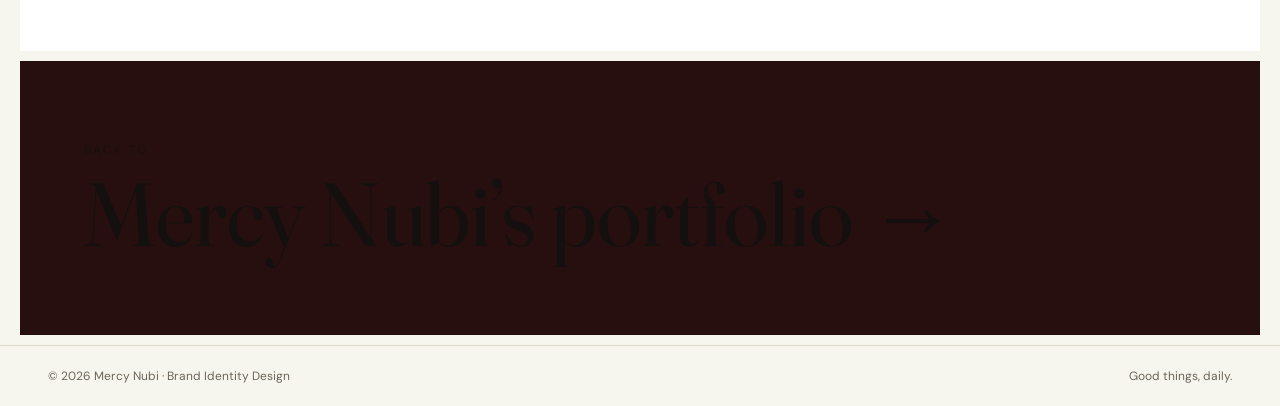
==== commit cdfd62f8: "Remove fizzili; add motion design across portfolio and CV Co-Authored-By: Claude Opus 5.5 <noreply@a" ====
--- a/morrow/index.html
+++ b/morrow/index.html
@@ -93,7 +93,7 @@
         </div>
         <p class="note">Morrow is an independent concept brand. Prices are illustrative.</p>
       </section>
-      <a class="mw-next" href="/fizzili/"><small>Next project</small><b>fizzili, Pasta &amp; Pop →</b></a>
+      <a class="mw-next" href="/#brand"><small>Back to</small><b>Mercy Nubi’s portfolio →</b></a>
     </div>
   </main>
   <footer class="mw-foot"><span>© 2026 Mercy Nubi · Brand Identity Design</span><span>Good things, daily.</span></footer>
